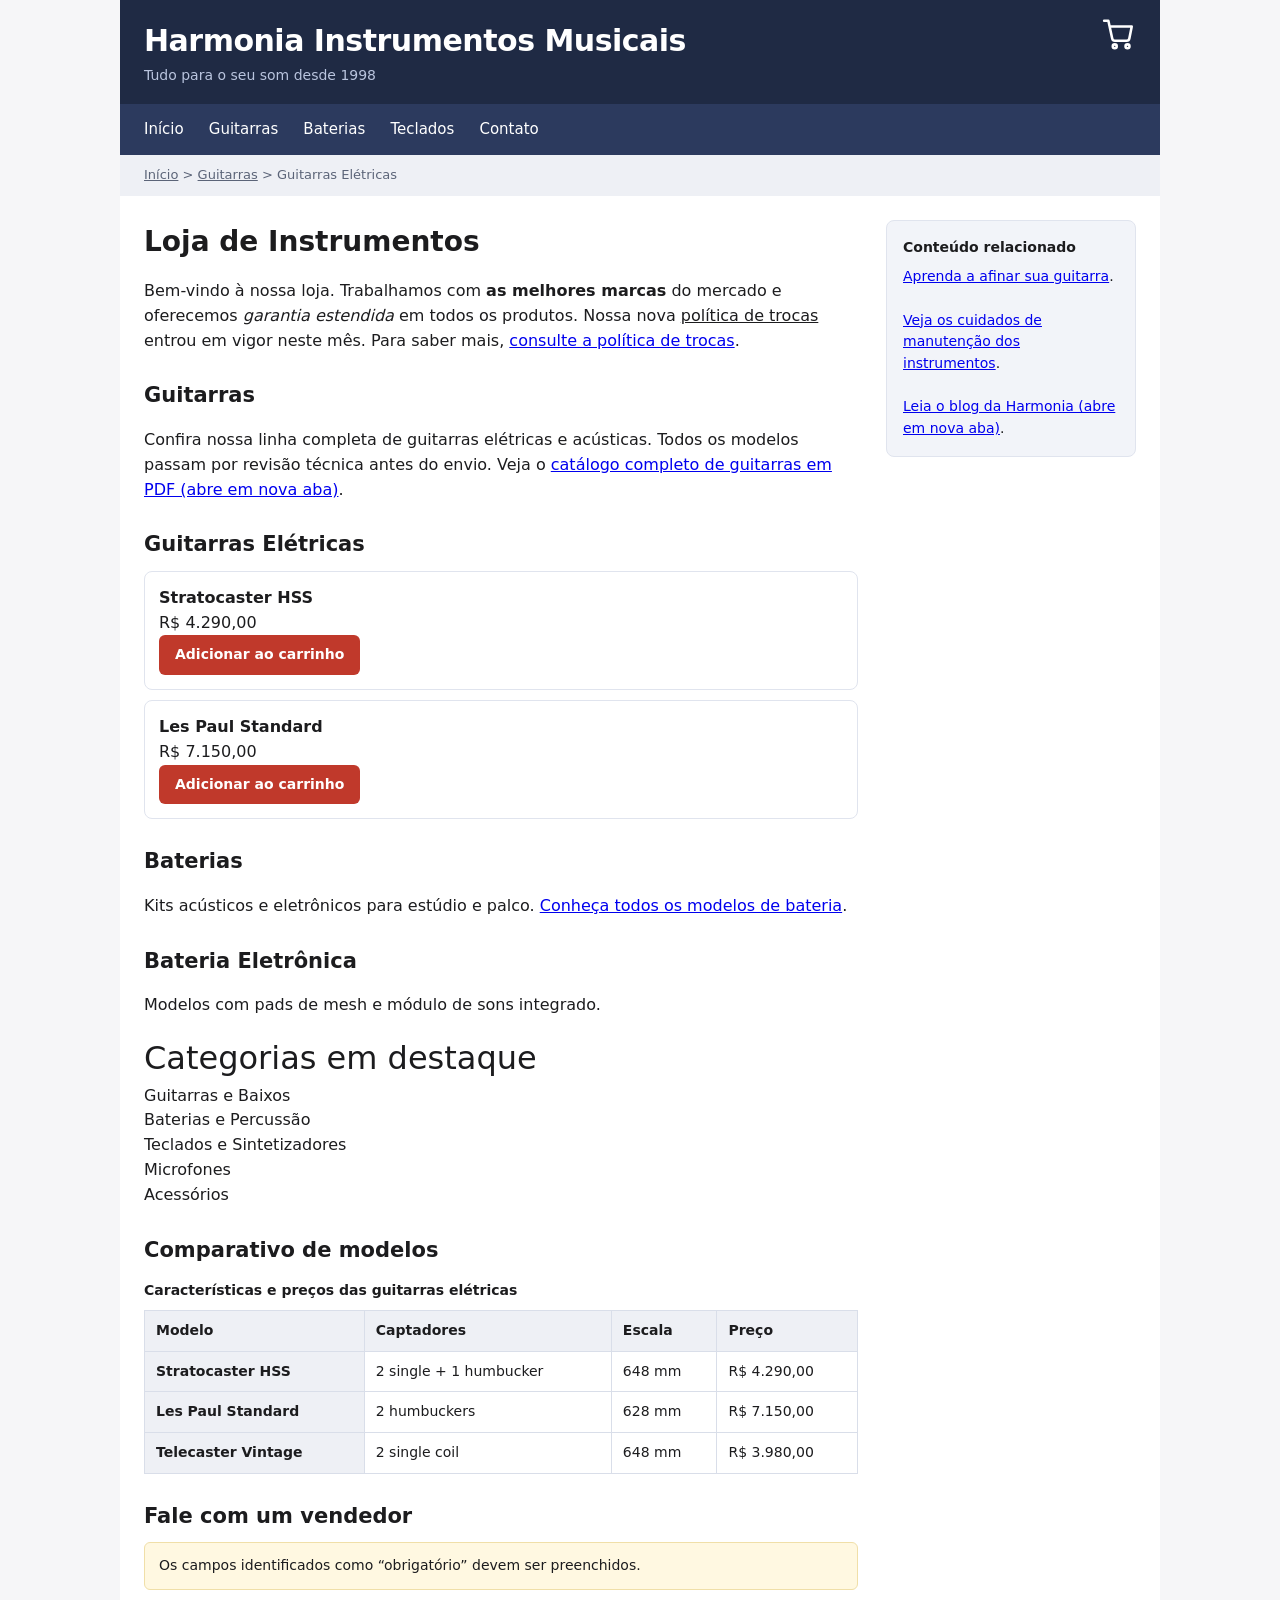
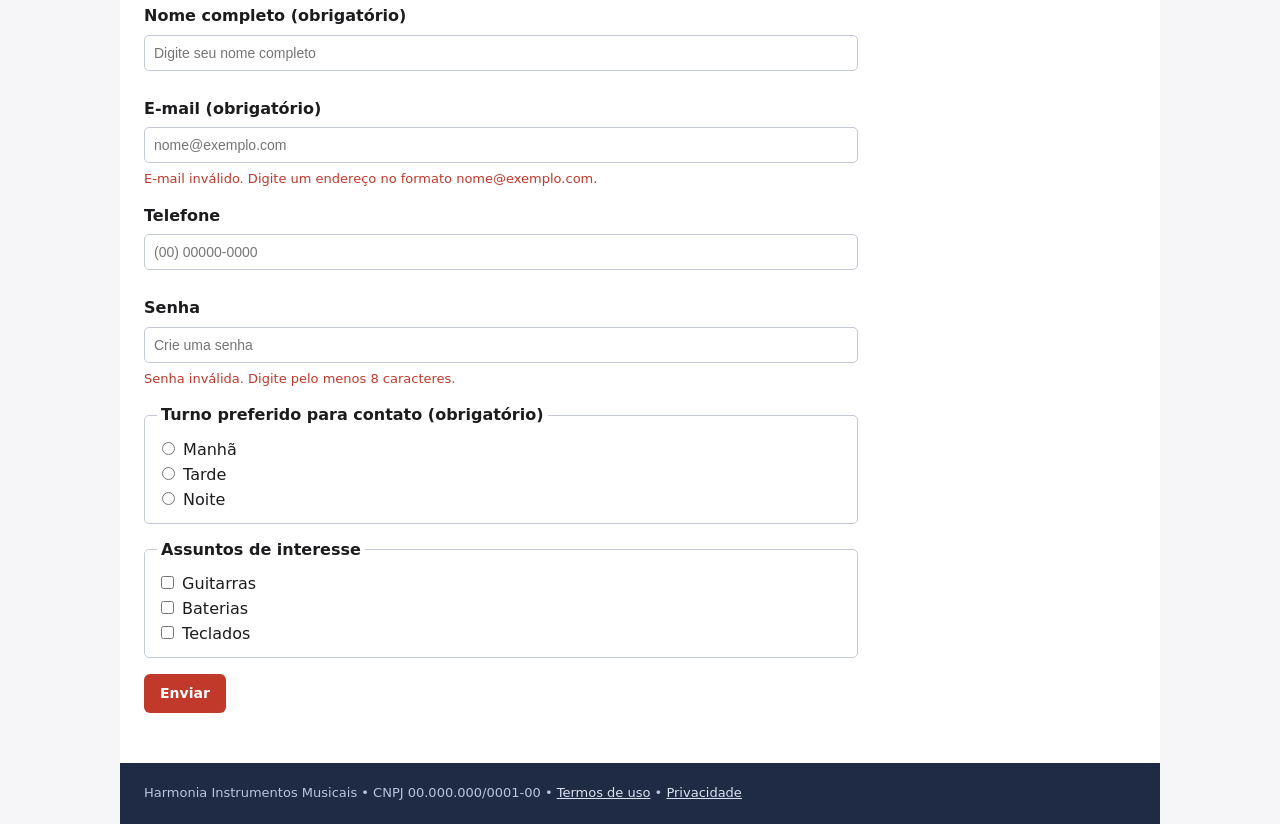
==== index.html @ bbc933b7 "Substitui indicação visual de obrigatoriedade" ====
<!DOCTYPE html>
<html lang="pt-BR">
<head>
<meta charset="utf-8">
<meta name="viewport" content="width=device-width, initial-scale=1">
<title>Harmonia Instrumentos Musicais</title>
<style>
  * { box-sizing: border-box; }
  body { margin:0; font-family: system-ui, "Segoe UI", Arial, sans-serif; color:#1c1c1e; background:#f6f6f8; line-height:1.55; }
  .wrap { max-width: 1040px; margin: 0 auto; background:#fff; }
  #topo { display:flex; justify-content:space-between; align-items:flex-start; background:#1f2a44; color:#fff; padding:18px 24px; }
  .titulo-principal { font-size: 30px; font-weight: 800; letter-spacing:-.5px; }
  .subtitulo { color:#b9c4de; font-size:14px; }
  #menu { background:#2c3a5e; padding:10px 24px; }
  #menu ul { list-style:none; margin:0; padding:0; }
  #menu li { display:inline; }
  #menu a { color:#fff; text-decoration:none; margin-right:20px; font-size:15px; display:inline-block; padding:4px 0; }
  #menu a:hover { text-decoration:underline; }
  #trilha { padding:10px 24px; font-size:13px; color:#5b6478; background:#eef0f5; }
  #trilha a { color:#5b6478; }
  #trilha ol { list-style:none; margin:0; padding:0; }
  #trilha li { display:inline; }
  #trilha li + li::before { content:" > "; }
  #miolo { display:flex; gap:28px; padding:24px; align-items:flex-start; }
  #conteudo { flex:1 1 auto; min-width:0; }
  .lateral { flex:0 0 250px; background:#f2f4f9; border:1px solid #e0e4ee; padding:16px; border-radius:8px; font-size:14px; }
  .titulo-lateral { font-size:14px; margin:0 0 8px; }
  .links-relacionados { list-style:none; margin:0; padding:0; }
  .links-relacionados li:not(:last-child) { margin-bottom:1.55em; }
  .titulo-pagina { font-size:28px; font-weight:800; margin:0 0 6px; }
  h3, h2, h6 { margin: 26px 0 10px; }
  h3 { font-size:21px; }
  h2 { font-size:21px; }
  h6 { font-size:17px; font-weight:700; }
  .categorias-titulo { display:block; font-size:32px; font-weight:normal; margin:0; }
  .lista-categorias { list-style:none; margin:0; padding:0; }
  .cartao { border:1px solid #e0e4ee; border-radius:8px; padding:14px; margin:10px 0; }
  .cartao h4 { margin:0; font-size:16px; }
  .lista-produtos { list-style:none; margin:0; padding:0; }
  .botao { display:inline-block; background:#c0392b; color:#fff; padding:9px 16px; border:0; border-radius:6px; cursor:pointer; font-family:inherit; font-size:14px; font-weight:600; line-height:1.55; }
  table { border-collapse: collapse; width:100%; margin:14px 0; font-size:14px; }
  caption { font-weight:700; text-align:left; padding-bottom:8px; }
  td, th { border:1px solid #d9dee9; padding:9px 11px; text-align:left; }
  .cab { background:#eef0f5; font-weight:700; }
  input[type=text], input[type=email], input[type=tel], input[type=password] { width:100%; padding:9px; border:1px solid #c3c9d6; border-radius:5px; margin-bottom:12px; font-size:14px; }
  .rotulo-campo { display:block; font-weight:600; margin:14px 0 6px; }
  .erro { color:#c0392b; font-size:13px; margin:-6px 0 12px; }
  fieldset { border:1px solid #c3c9d6; border-radius:5px; margin:14px 0; padding:10px 12px; }
  legend { font-weight:600; padding:0 4px; }
  .opcao { display:block; }
  #rodape { background:#1f2a44; color:#b9c4de; padding:20px 24px; font-size:13px; margin-top:10px; }
  #rodape a { color:#dbe2f2; }
  .aviso { background:#fff8e1; border:1px solid #f0dfa8; padding:12px 14px; border-radius:6px; font-size:14px; }
</style>
</head>
<body>

<div class="wrap">

  <header id="topo">
    <div>
      <div class="titulo-principal">Harmonia Instrumentos Musicais</div>
      <div class="subtitulo">Tudo para o seu som desde 1998</div>
    </div>
    <a href="carrinho.html"><img src="data:image/svg+xml,%3Csvg%20xmlns%3D%22http%3A%2F%2Fwww.w3.org%2F2000%2Fsvg%22%20viewBox%3D%220%200%2024%2024%22%20fill%3D%22none%22%20stroke%3D%22%23ffffff%22%20stroke-width%3D%221.8%22%20stroke-linecap%3D%22round%22%20stroke-linejoin%3D%22round%22%3E%3Ccircle%20cx%3D%229%22%20cy%3D%2220%22%20r%3D%221.4%22%2F%3E%3Ccircle%20cx%3D%2218%22%20cy%3D%2220%22%20r%3D%221.4%22%2F%3E%3Cpath%20d%3D%22M1.5%202h3l2.7%2012.4a2%202%200%200%200%202%201.6h8.1a2%202%200%200%200%202-1.6L21%206H6%22%2F%3E%3C%2Fsvg%3E" width="34" height="34" alt="Ir para o carrinho"></a>
  </header>

  <nav id="menu" aria-label="Navegação principal">
    <ul>
      <li><a href="index.html">Início</a></li>
      <li><a href="guitarras.html">Guitarras</a></li>
      <li><a href="baterias.html">Baterias</a></li>
      <li><a href="teclados.html">Teclados</a></li>
      <li><a href="contato.html">Contato</a></li>
    </ul>
  </nav>

  <nav id="trilha" aria-label="Trilha de navegação">
    <ol>
      <li><a href="index.html">Início</a></li>
      <li><a href="guitarras.html">Guitarras</a></li>
      <li aria-current="page">Guitarras Elétricas</li>
    </ol>
  </nav>

<div id="miolo">

  <main id="conteudo">

    <h1 class="titulo-pagina">Loja de Instrumentos</h1>

    <p>
      Bem-vindo à nossa loja. Trabalhamos com <strong>as melhores marcas</strong> do mercado e oferecemos
      <em>garantia estendida</em> em todos os produtos. Nossa nova <ins>política de trocas</ins> entrou em vigor
      neste mês. Para saber mais, <a href="politica.html">consulte a política de trocas</a>.
    </p>

    <h2>Guitarras</h2>

    <p>
      Confira nossa linha completa de guitarras elétricas e acústicas. Todos os modelos passam por
      revisão técnica antes do envio. Veja o
      <a href="catalogo.pdf" target="_blank" rel="noopener">catálogo completo de guitarras em PDF (abre em nova aba)</a>.
    </p>

    <h3>Guitarras Elétricas</h3>

    <ul class="lista-produtos">
      <li class="cartao">
        <h4>Stratocaster HSS</h4>
        R$ 4.290,00<br>
        <button class="botao" type="button">Adicionar ao carrinho</button>
      </li>
      <li class="cartao">
        <h4>Les Paul Standard</h4>
        R$ 7.150,00<br>
        <button class="botao" type="button">Adicionar ao carrinho</button>
      </li>
    </ul>

    <h2>Baterias</h2>

    <p>Kits acústicos e eletrônicos para estúdio e palco. <a href="baterias.html">Conheça todos os modelos de bateria</a>.</p>

    <h3>Bateria Eletrônica</h3>

    <p>Modelos com pads de mesh e módulo de sons integrado.</p>

    <h2 class="categorias-titulo">Categorias em destaque</h2>

    <ul class="lista-categorias">
      <li>Guitarras e Baixos</li>
      <li>Baterias e Percussão</li>
      <li>Teclados e Sintetizadores</li>
      <li>Microfones</li>
      <li>Acessórios</li>
    </ul>

    <h2>Comparativo de modelos</h2>

    <table>
      <caption>Características e preços das guitarras elétricas</caption>
      <tr>
        <th class="cab" scope="col">Modelo</th>
        <th class="cab" scope="col">Captadores</th>
        <th class="cab" scope="col">Escala</th>
        <th class="cab" scope="col">Preço</th>
      </tr>
      <tr>
        <th class="cab" scope="row">Stratocaster HSS</th>
        <td>2 single + 1 humbucker</td>
        <td>648 mm</td>
        <td>R$ 4.290,00</td>
      </tr>
      <tr>
        <th class="cab" scope="row">Les Paul Standard</th>
        <td>2 humbuckers</td>
        <td>628 mm</td>
        <td>R$ 7.150,00</td>
      </tr>
      <tr>
        <th class="cab" scope="row">Telecaster Vintage</th>
        <td>2 single coil</td>
        <td>648 mm</td>
        <td>R$ 3.980,00</td>
      </tr>
    </table>

    <h2>Fale com um vendedor</h2>

    <div class="aviso">Os campos identificados como “obrigatório” devem ser preenchidos.</div>

    <form action="/enviar" method="post">

      <label class="rotulo-campo" for="nome">Nome completo (obrigatório)</label>
      <input type="text" id="nome" name="nome" placeholder="Digite seu nome completo" required>

      <label class="rotulo-campo" for="email">E-mail (obrigatório)</label>
      <input type="email" id="email" name="email" placeholder="nome@exemplo.com" required aria-invalid="true" aria-describedby="erro-email">
      <div class="erro" id="erro-email">E-mail inválido. Digite um endereço no formato nome@exemplo.com.</div>

      <label class="rotulo-campo" for="telefone">Telefone</label>
      <input type="tel" id="telefone" name="telefone" placeholder="(00) 00000-0000">

      <label class="rotulo-campo" for="senha">Senha</label>
      <input type="password" id="senha" name="senha" placeholder="Crie uma senha" minlength="8" aria-invalid="true" aria-describedby="erro-senha">
      <div class="erro" id="erro-senha">Senha inválida. Digite pelo menos 8 caracteres.</div>

      <fieldset>
        <legend>Turno preferido para contato (obrigatório)</legend>
        <label class="opcao" for="manha"><input type="radio" name="turno" id="manha" value="manha" required> Manhã</label>
        <label class="opcao" for="tarde"><input type="radio" name="turno" id="tarde" value="tarde"> Tarde</label>
        <label class="opcao" for="noite"><input type="radio" name="turno" id="noite" value="noite"> Noite</label>
      </fieldset>

      <fieldset>
        <legend>Assuntos de interesse</legend>
        <label class="opcao" for="i1"><input type="checkbox" name="int" id="i1" value="guitarras"> Guitarras</label>
        <label class="opcao" for="i2"><input type="checkbox" name="int" id="i2" value="baterias"> Baterias</label>
        <label class="opcao" for="i3"><input type="checkbox" name="int" id="i3" value="teclados"> Teclados</label>
      </fieldset>

      <p><button class="botao" type="submit">Enviar</button></p>

    </form>

  </main>

  <aside class="lateral">
    <h2 class="titulo-lateral">Conteúdo relacionado</h2>
    <ul class="links-relacionados">
      <li><a href="afinacao.html">Aprenda a afinar sua guitarra</a>.</li>
      <li><a href="manutencao.html">Veja os cuidados de manutenção dos instrumentos</a>.</li>
      <li><a href="blog.html" target="_blank" rel="noopener">Leia o blog da Harmonia (abre em nova aba)</a>.</li>
    </ul>
  </aside>

</div>

<footer id="rodape">
  Harmonia Instrumentos Musicais &bull; CNPJ 00.000.000/0001-00 &bull;
  <a href="termos.html">Termos de uso</a> &bull;
  <a href="privacidade.html">Privacidade</a>
</footer>

</div>

</body>
</html>
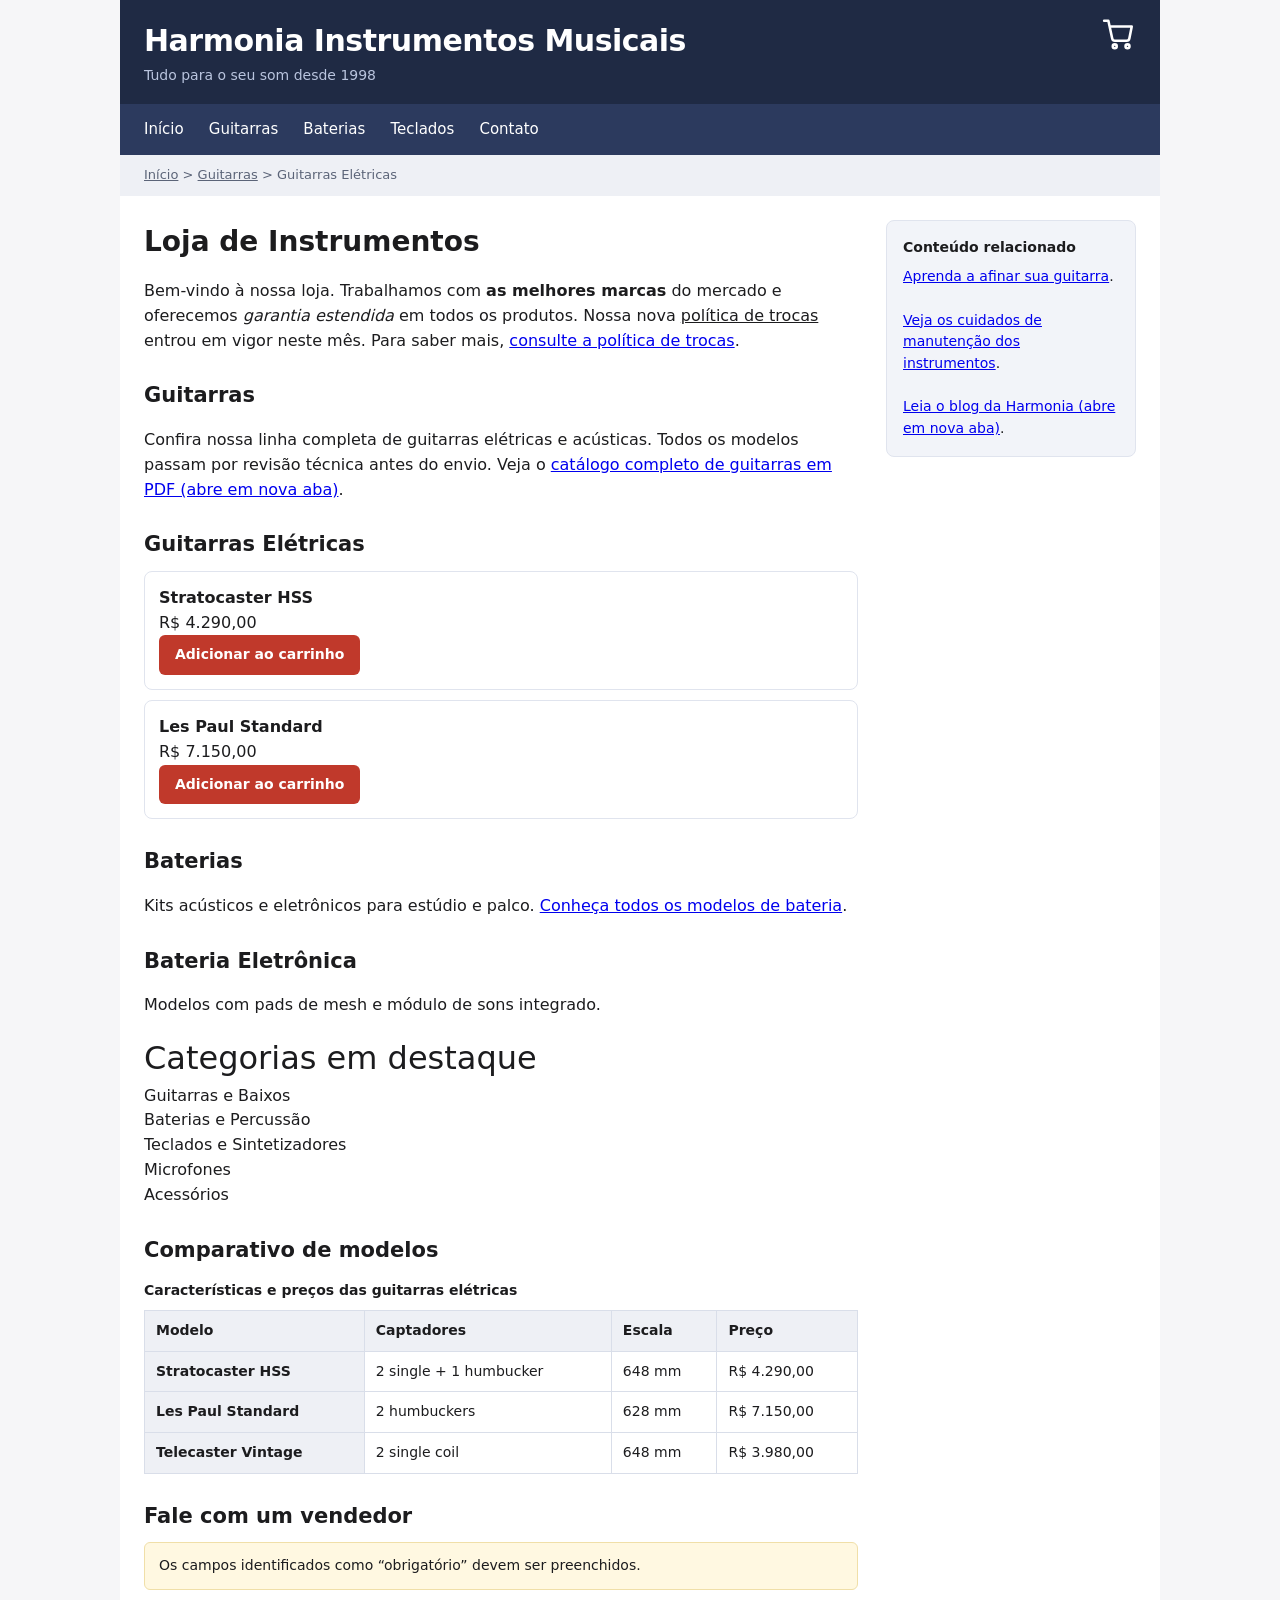
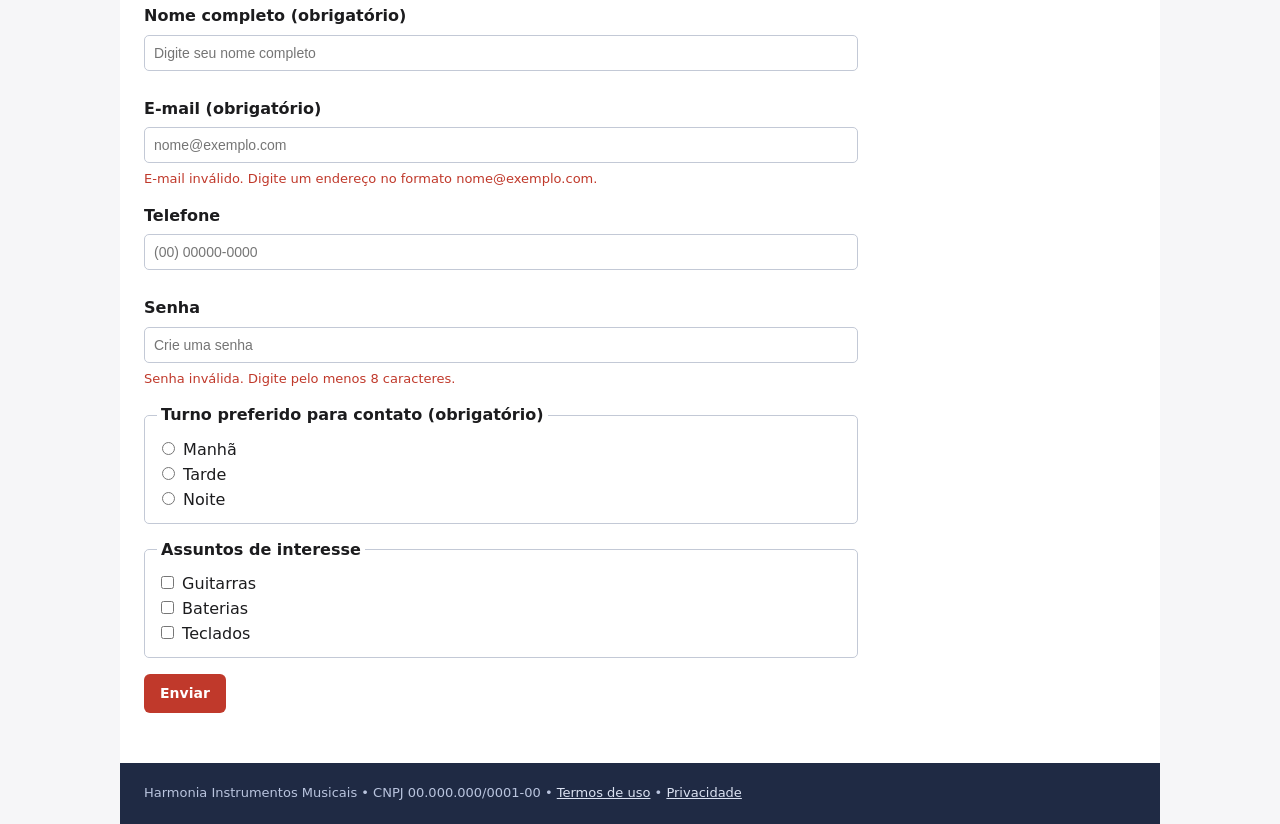
==== commit 716a0a97: "Mantém associação explícita nas caixas de interesse" ====
--- a/index.html
+++ b/index.html
@@ -140,30 +140,34 @@
 
     <table>
       <caption>Características e preços das guitarras elétricas</caption>
-      <tr>
-        <th class="cab" scope="col">Modelo</th>
-        <th class="cab" scope="col">Captadores</th>
-        <th class="cab" scope="col">Escala</th>
-        <th class="cab" scope="col">Preço</th>
-      </tr>
-      <tr>
-        <th class="cab" scope="row">Stratocaster HSS</th>
-        <td>2 single + 1 humbucker</td>
-        <td>648 mm</td>
-        <td>R$ 4.290,00</td>
-      </tr>
-      <tr>
-        <th class="cab" scope="row">Les Paul Standard</th>
-        <td>2 humbuckers</td>
-        <td>628 mm</td>
-        <td>R$ 7.150,00</td>
-      </tr>
-      <tr>
-        <th class="cab" scope="row">Telecaster Vintage</th>
-        <td>2 single coil</td>
-        <td>648 mm</td>
-        <td>R$ 3.980,00</td>
-      </tr>
+      <thead>
+        <tr>
+          <th class="cab" scope="col">Modelo</th>
+          <th class="cab" scope="col">Captadores</th>
+          <th class="cab" scope="col">Escala</th>
+          <th class="cab" scope="col">Preço</th>
+        </tr>
+      </thead>
+      <tbody>
+        <tr>
+          <th class="cab" scope="row">Stratocaster HSS</th>
+          <td>2 single + 1 humbucker</td>
+          <td>648 mm</td>
+          <td>R$ 4.290,00</td>
+        </tr>
+        <tr>
+          <th class="cab" scope="row">Les Paul Standard</th>
+          <td>2 humbuckers</td>
+          <td>628 mm</td>
+          <td>R$ 7.150,00</td>
+        </tr>
+        <tr>
+          <th class="cab" scope="row">Telecaster Vintage</th>
+          <td>2 single coil</td>
+          <td>648 mm</td>
+          <td>R$ 3.980,00</td>
+        </tr>
+      </tbody>
     </table>
 
     <h2>Fale com um vendedor</h2>
@@ -188,16 +192,16 @@
 
       <fieldset>
         <legend>Turno preferido para contato (obrigatório)</legend>
-        <label class="opcao" for="manha"><input type="radio" name="turno" id="manha" value="manha" required> Manhã</label>
-        <label class="opcao" for="tarde"><input type="radio" name="turno" id="tarde" value="tarde"> Tarde</label>
-        <label class="opcao" for="noite"><input type="radio" name="turno" id="noite" value="noite"> Noite</label>
+        <div class="opcao"><input type="radio" name="turno" id="manha" value="manha" required> <label for="manha">Manhã</label></div>
+        <div class="opcao"><input type="radio" name="turno" id="tarde" value="tarde"> <label for="tarde">Tarde</label></div>
+        <div class="opcao"><input type="radio" name="turno" id="noite" value="noite"> <label for="noite">Noite</label></div>
       </fieldset>
 
       <fieldset>
         <legend>Assuntos de interesse</legend>
-        <label class="opcao" for="i1"><input type="checkbox" name="int" id="i1" value="guitarras"> Guitarras</label>
-        <label class="opcao" for="i2"><input type="checkbox" name="int" id="i2" value="baterias"> Baterias</label>
-        <label class="opcao" for="i3"><input type="checkbox" name="int" id="i3" value="teclados"> Teclados</label>
+        <div class="opcao"><input type="checkbox" name="int" id="i1" value="guitarras"> <label for="i1">Guitarras</label></div>
+        <div class="opcao"><input type="checkbox" name="int" id="i2" value="baterias"> <label for="i2">Baterias</label></div>
+        <div class="opcao"><input type="checkbox" name="int" id="i3" value="teclados"> <label for="i3">Teclados</label></div>
       </fieldset>
 
       <p><button class="botao" type="submit">Enviar</button></p>
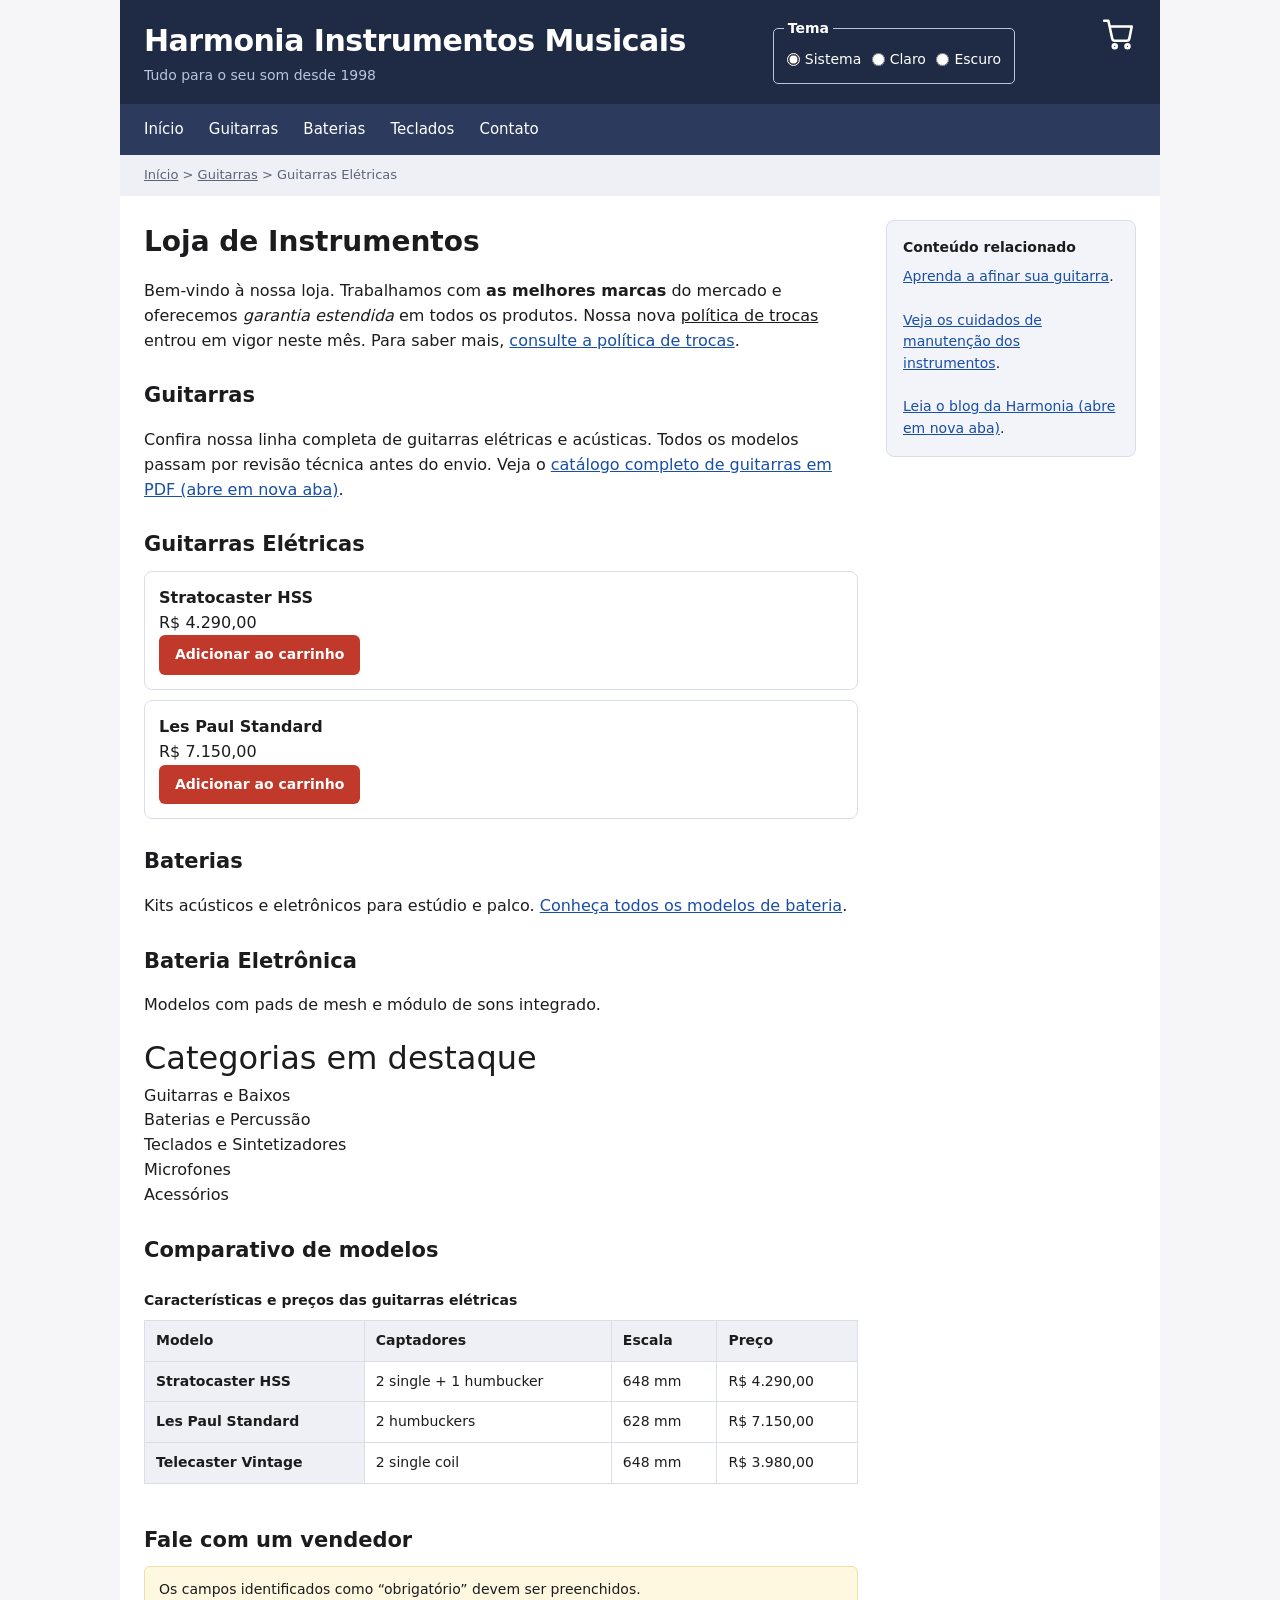
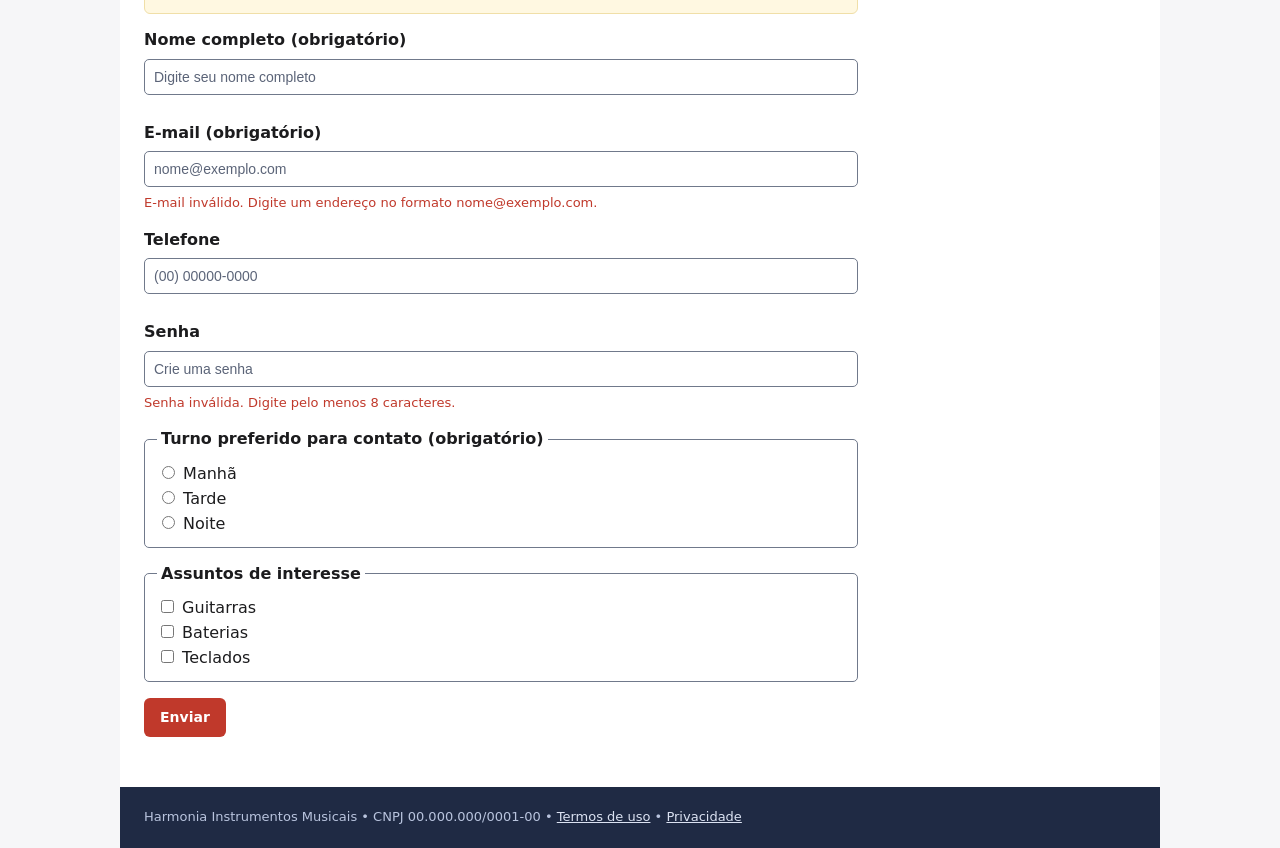
==== commit ea6e03c3: "feat(theme): Add automatic and manual color scheme selection" ====
--- a/index.html
+++ b/index.html
@@ -5,25 +5,134 @@
 <meta name="viewport" content="width=device-width, initial-scale=1">
 <title>Harmonia Instrumentos Musicais</title>
 <style>
+  :root {
+    color-scheme: light;
+    --fundo: #f6f6f8;
+    --superficie: #fff;
+    --texto: #1c1c1e;
+    --texto-secundario: #5b6478;
+    --fundo-lateral: #f2f4f9;
+    --fundo-suave: #eef0f5;
+    --borda: #d9dee9;
+    --borda-campo: #70798b;
+    --link: #174ea6;
+    --link-visitado: #673b88;
+    --fundo-botao: #c0392b;
+    --texto-botao: #fff;
+    --erro: #c0392b;
+    --fundo-aviso: #fff8e1;
+    --texto-aviso: #1c1c1e;
+    --borda-aviso: #f0dfa8;
+    --foco: #174ea6;
+    --fundo-topo: #1f2a44;
+    --fundo-menu: #2c3a5e;
+    --texto-topo: #fff;
+    --texto-topo-secundario: #b9c4de;
+    --link-rodape: #dbe2f2;
+  }
+
+  @media (prefers-color-scheme: dark) {
+    :root {
+      color-scheme: dark;
+      --fundo: #10141c;
+      --superficie: #191f2b;
+      --texto: #f1f3f7;
+      --texto-secundario: #b9c4d8;
+      --fundo-lateral: #222b3b;
+      --fundo-suave: #273247;
+      --borda: #526078;
+      --borda-campo: #8e9cb4;
+      --link: #9dc1ff;
+      --link-visitado: #d3b5ff;
+      --fundo-botao: #ffac99;
+      --texto-botao: #31110a;
+      --erro: #ffb4a6;
+      --fundo-aviso: #3b321d;
+      --texto-aviso: #fff0bf;
+      --borda-aviso: #9e894f;
+      --foco: #a7c7ff;
+      --fundo-topo: #131c2e;
+      --fundo-menu: #202e49;
+    }
+  }
+
+  /* Escolhas manuais prevalecem sobre a preferência automática do sistema. */
+  :root:has(#tema-claro:checked) {
+    color-scheme: light;
+    --fundo: #f6f6f8;
+    --superficie: #fff;
+    --texto: #1c1c1e;
+    --texto-secundario: #5b6478;
+    --fundo-lateral: #f2f4f9;
+    --fundo-suave: #eef0f5;
+    --borda: #d9dee9;
+    --borda-campo: #70798b;
+    --link: #174ea6;
+    --link-visitado: #673b88;
+    --fundo-botao: #c0392b;
+    --texto-botao: #fff;
+    --erro: #c0392b;
+    --fundo-aviso: #fff8e1;
+    --texto-aviso: #1c1c1e;
+    --borda-aviso: #f0dfa8;
+    --foco: #174ea6;
+    --fundo-topo: #1f2a44;
+    --fundo-menu: #2c3a5e;
+  }
+
+  :root:has(#tema-escuro:checked) {
+    color-scheme: dark;
+    --fundo: #10141c;
+    --superficie: #191f2b;
+    --texto: #f1f3f7;
+    --texto-secundario: #b9c4d8;
+    --fundo-lateral: #222b3b;
+    --fundo-suave: #273247;
+    --borda: #526078;
+    --borda-campo: #8e9cb4;
+    --link: #9dc1ff;
+    --link-visitado: #d3b5ff;
+    --fundo-botao: #ffac99;
+    --texto-botao: #31110a;
+    --erro: #ffb4a6;
+    --fundo-aviso: #3b321d;
+    --texto-aviso: #fff0bf;
+    --borda-aviso: #9e894f;
+    --foco: #a7c7ff;
+    --fundo-topo: #131c2e;
+    --fundo-menu: #202e49;
+  }
+
   * { box-sizing: border-box; }
-  body { margin:0; font-family: system-ui, "Segoe UI", Arial, sans-serif; color:#1c1c1e; background:#f6f6f8; line-height:1.55; }
-  .wrap { max-width: 1040px; margin: 0 auto; background:#fff; }
-  #topo { display:flex; justify-content:space-between; align-items:flex-start; background:#1f2a44; color:#fff; padding:18px 24px; }
+  body { margin:0; font-family: system-ui, "Segoe UI", Arial, sans-serif; color:var(--texto); background:var(--fundo); line-height:1.55; }
+  a { color:var(--link); }
+  a:visited { color:var(--link-visitado); }
+  :focus-visible { outline:3px solid var(--foco); outline-offset:3px; }
+  input { accent-color:var(--link); }
+  .skip-link { position:absolute; top:0; left:24px; z-index:10; transform:translateY(-120%); background:var(--superficie); color:var(--link); padding:10px 14px; border:2px solid currentColor; border-radius:0 0 6px 6px; font-weight:700; }
+  .skip-link:focus { transform:translateY(0); }
+  .wrap { max-width: 1040px; margin: 0 auto; background:var(--superficie); }
+  #topo { display:flex; flex-wrap:wrap; gap:16px; justify-content:space-between; align-items:flex-start; background:var(--fundo-topo); color:var(--texto-topo); padding:18px 24px; }
+  .tema { display:none; margin:0; padding:4px 10px 8px; border-color:var(--texto-topo-secundario); font-size:14px; }
+  .tema label { display:inline-flex; align-items:center; gap:5px; padding:5px 3px; cursor:pointer; }
+  .tema input { margin:0; accent-color:var(--texto-topo); }
+  #topo :focus-visible, #menu :focus-visible, #rodape :focus-visible { outline-color:var(--texto-topo); }
+  @supports selector(:has(*)) { .tema { display:block; } }
   .titulo-principal { font-size: 30px; font-weight: 800; letter-spacing:-.5px; }
-  .subtitulo { color:#b9c4de; font-size:14px; }
-  #menu { background:#2c3a5e; padding:10px 24px; }
+  .subtitulo { color:var(--texto-topo-secundario); font-size:14px; }
+  #menu { background:var(--fundo-menu); padding:10px 24px; }
   #menu ul { list-style:none; margin:0; padding:0; }
   #menu li { display:inline; }
-  #menu a { color:#fff; text-decoration:none; margin-right:20px; font-size:15px; display:inline-block; padding:4px 0; }
+  #menu a { color:var(--texto-topo); text-decoration:none; margin-right:20px; font-size:15px; display:inline-block; padding:4px 0; }
   #menu a:hover { text-decoration:underline; }
-  #trilha { padding:10px 24px; font-size:13px; color:#5b6478; background:#eef0f5; }
-  #trilha a { color:#5b6478; }
+  #trilha { padding:10px 24px; font-size:13px; color:var(--texto-secundario); background:var(--fundo-suave); }
+  #trilha a { color:var(--texto-secundario); }
   #trilha ol { list-style:none; margin:0; padding:0; }
   #trilha li { display:inline; }
   #trilha li + li::before { content:" > "; }
   #miolo { display:flex; gap:28px; padding:24px; align-items:flex-start; }
   #conteudo { flex:1 1 auto; min-width:0; }
-  .lateral { flex:0 0 250px; background:#f2f4f9; border:1px solid #e0e4ee; padding:16px; border-radius:8px; font-size:14px; }
+  .lateral { flex:0 0 250px; background:var(--fundo-lateral); border:1px solid var(--borda); padding:16px; border-radius:8px; font-size:14px; }
   .titulo-lateral { font-size:14px; margin:0 0 8px; }
   .links-relacionados { list-style:none; margin:0; padding:0; }
   .links-relacionados li:not(:last-child) { margin-bottom:1.55em; }
@@ -34,26 +143,36 @@
   h6 { font-size:17px; font-weight:700; }
   .categorias-titulo { display:block; font-size:32px; font-weight:normal; margin:0; }
   .lista-categorias { list-style:none; margin:0; padding:0; }
-  .cartao { border:1px solid #e0e4ee; border-radius:8px; padding:14px; margin:10px 0; }
+  .cartao { border:1px solid var(--borda); border-radius:8px; padding:14px; margin:10px 0; }
   .cartao h4 { margin:0; font-size:16px; }
   .lista-produtos { list-style:none; margin:0; padding:0; }
-  .botao { display:inline-block; background:#c0392b; color:#fff; padding:9px 16px; border:0; border-radius:6px; cursor:pointer; font-family:inherit; font-size:14px; font-weight:600; line-height:1.55; }
+  .botao { display:inline-block; background:var(--fundo-botao); color:var(--texto-botao); padding:9px 16px; border:0; border-radius:6px; cursor:pointer; font-family:inherit; font-size:14px; font-weight:600; line-height:1.55; }
+  .botao:hover { text-decoration:underline; }
+  .tabela-rolagem { overflow-x:auto; }
   table { border-collapse: collapse; width:100%; margin:14px 0; font-size:14px; }
   caption { font-weight:700; text-align:left; padding-bottom:8px; }
-  td, th { border:1px solid #d9dee9; padding:9px 11px; text-align:left; }
-  .cab { background:#eef0f5; font-weight:700; }
-  input[type=text], input[type=email], input[type=tel], input[type=password] { width:100%; padding:9px; border:1px solid #c3c9d6; border-radius:5px; margin-bottom:12px; font-size:14px; }
+  td, th { border:1px solid var(--borda); padding:9px 11px; text-align:left; }
+  .cab { background:var(--fundo-suave); font-weight:700; }
+  input[type=text], input[type=email], input[type=tel], input[type=password] { width:100%; padding:9px; color:var(--texto); background:var(--superficie); border:1px solid var(--borda-campo); border-radius:5px; margin-bottom:12px; font-size:14px; }
+  input::placeholder { color:var(--texto-secundario); opacity:1; }
   .rotulo-campo { display:block; font-weight:600; margin:14px 0 6px; }
-  .erro { color:#c0392b; font-size:13px; margin:-6px 0 12px; }
-  fieldset { border:1px solid #c3c9d6; border-radius:5px; margin:14px 0; padding:10px 12px; }
+  .erro { color:var(--erro); font-size:13px; margin:-6px 0 12px; }
+  fieldset { border:1px solid var(--borda-campo); border-radius:5px; margin:14px 0; padding:10px 12px; }
   legend { font-weight:600; padding:0 4px; }
   .opcao { display:block; }
-  #rodape { background:#1f2a44; color:#b9c4de; padding:20px 24px; font-size:13px; margin-top:10px; }
-  #rodape a { color:#dbe2f2; }
-  .aviso { background:#fff8e1; border:1px solid #f0dfa8; padding:12px 14px; border-radius:6px; font-size:14px; }
+  #rodape { background:var(--fundo-topo); color:var(--texto-topo-secundario); padding:20px 24px; font-size:13px; margin-top:10px; }
+  #rodape a { color:var(--link-rodape); }
+  .aviso { background:var(--fundo-aviso); color:var(--texto-aviso); border:1px solid var(--borda-aviso); padding:12px 14px; border-radius:6px; font-size:14px; }
+  @media (max-width: 740px) {
+    #miolo { flex-direction:column; }
+    #conteudo, .lateral { width:100%; }
+    .lateral { flex-basis:auto; }
+  }
 </style>
 </head>
 <body>
+
+<a class="skip-link" href="#conteudo">Pular para o conteúdo principal</a>
 
 <div class="wrap">
 
@@ -62,6 +181,12 @@
       <div class="titulo-principal">Harmonia Instrumentos Musicais</div>
       <div class="subtitulo">Tudo para o seu som desde 1998</div>
     </div>
+    <fieldset class="tema">
+      <legend>Tema</legend>
+      <label><input type="radio" name="tema" id="tema-sistema" value="sistema" checked> Sistema</label>
+      <label><input type="radio" name="tema" id="tema-claro" value="claro"> Claro</label>
+      <label><input type="radio" name="tema" id="tema-escuro" value="escuro"> Escuro</label>
+    </fieldset>
     <a href="carrinho.html"><img src="data:image/svg+xml,%3Csvg%20xmlns%3D%22http%3A%2F%2Fwww.w3.org%2F2000%2Fsvg%22%20viewBox%3D%220%200%2024%2024%22%20fill%3D%22none%22%20stroke%3D%22%23ffffff%22%20stroke-width%3D%221.8%22%20stroke-linecap%3D%22round%22%20stroke-linejoin%3D%22round%22%3E%3Ccircle%20cx%3D%229%22%20cy%3D%2220%22%20r%3D%221.4%22%2F%3E%3Ccircle%20cx%3D%2218%22%20cy%3D%2220%22%20r%3D%221.4%22%2F%3E%3Cpath%20d%3D%22M1.5%202h3l2.7%2012.4a2%202%200%200%200%202%201.6h8.1a2%202%200%200%200%202-1.6L21%206H6%22%2F%3E%3C%2Fsvg%3E" width="34" height="34" alt="Ir para o carrinho"></a>
   </header>
 
@@ -85,7 +210,7 @@
 
 <div id="miolo">
 
-  <main id="conteudo">
+  <main id="conteudo" tabindex="-1">
 
     <h1 class="titulo-pagina">Loja de Instrumentos</h1>
 
@@ -138,6 +263,7 @@
 
     <h2>Comparativo de modelos</h2>
 
+    <section class="tabela-rolagem" aria-label="Comparativo de modelos" tabindex="0">
     <table>
       <caption>Características e preços das guitarras elétricas</caption>
       <thead>
@@ -169,6 +295,7 @@
         </tr>
       </tbody>
     </table>
+    </section>
 
     <h2>Fale com um vendedor</h2>
 
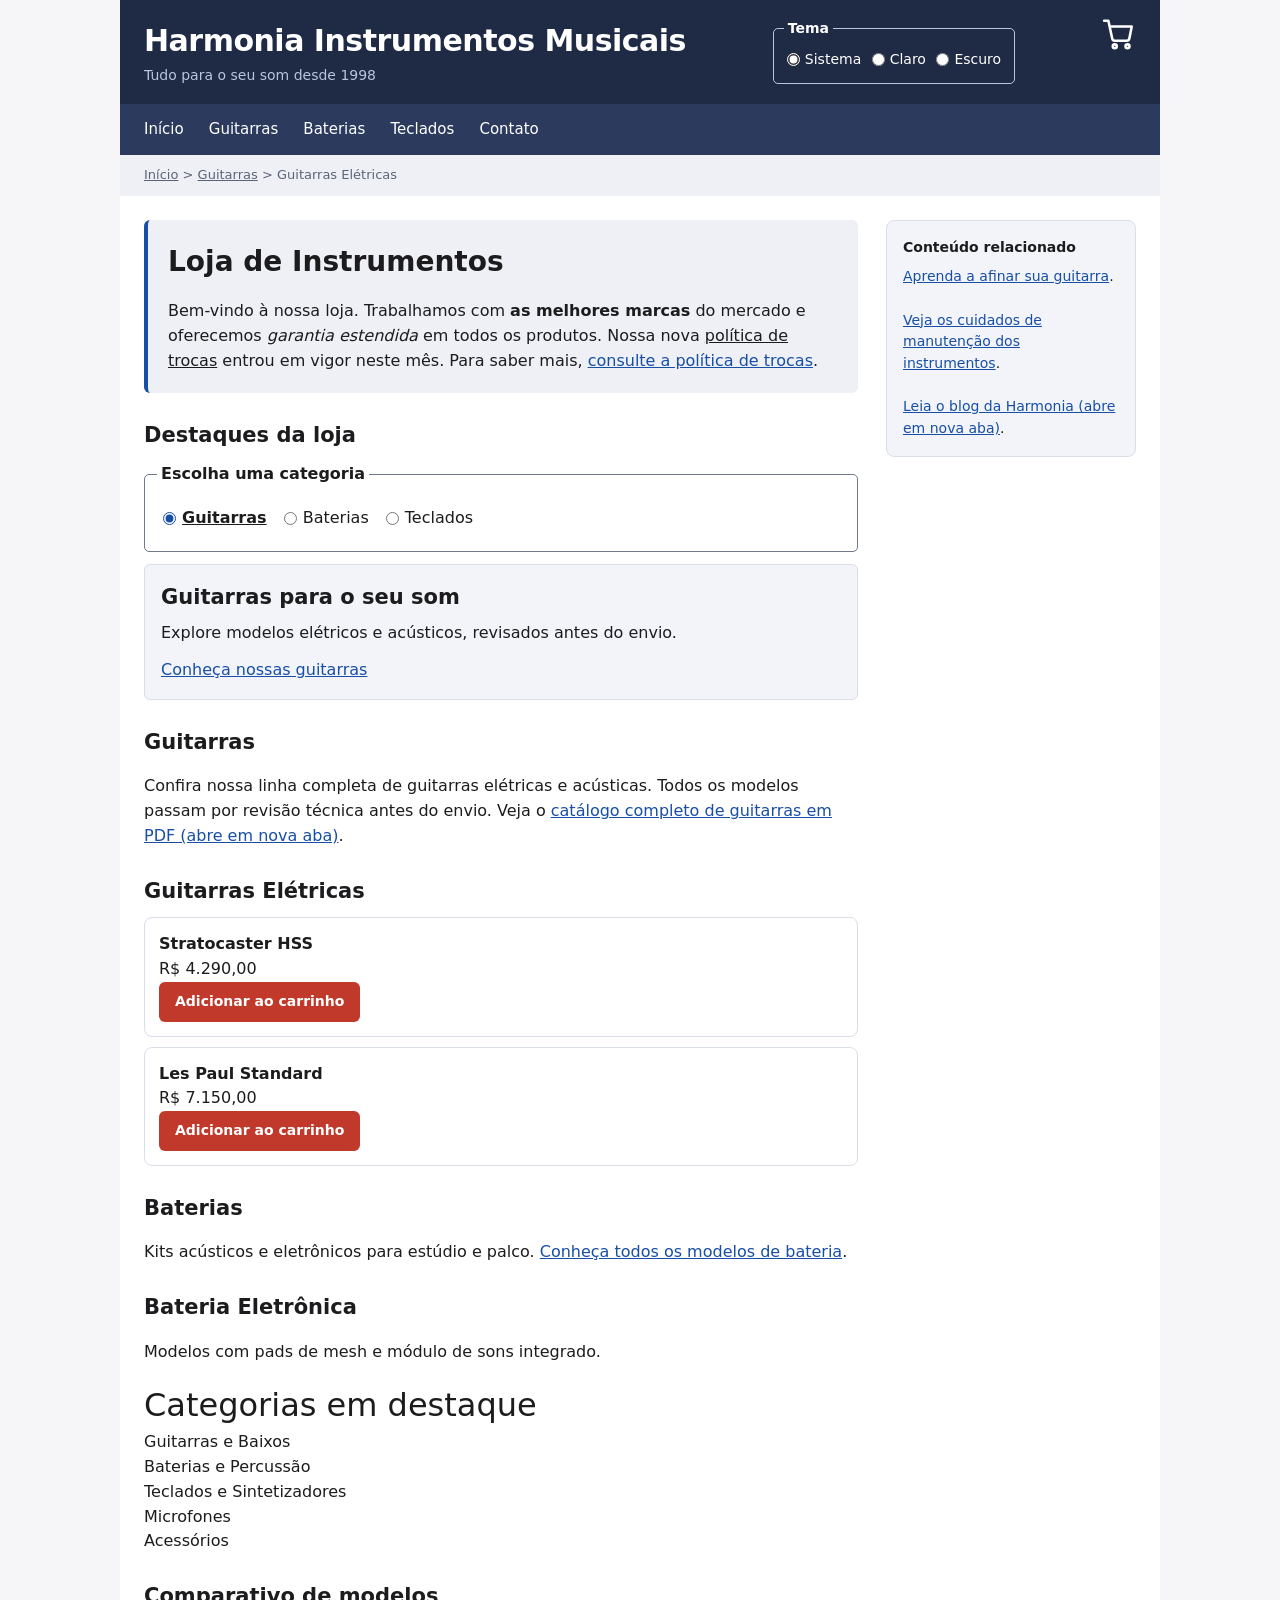
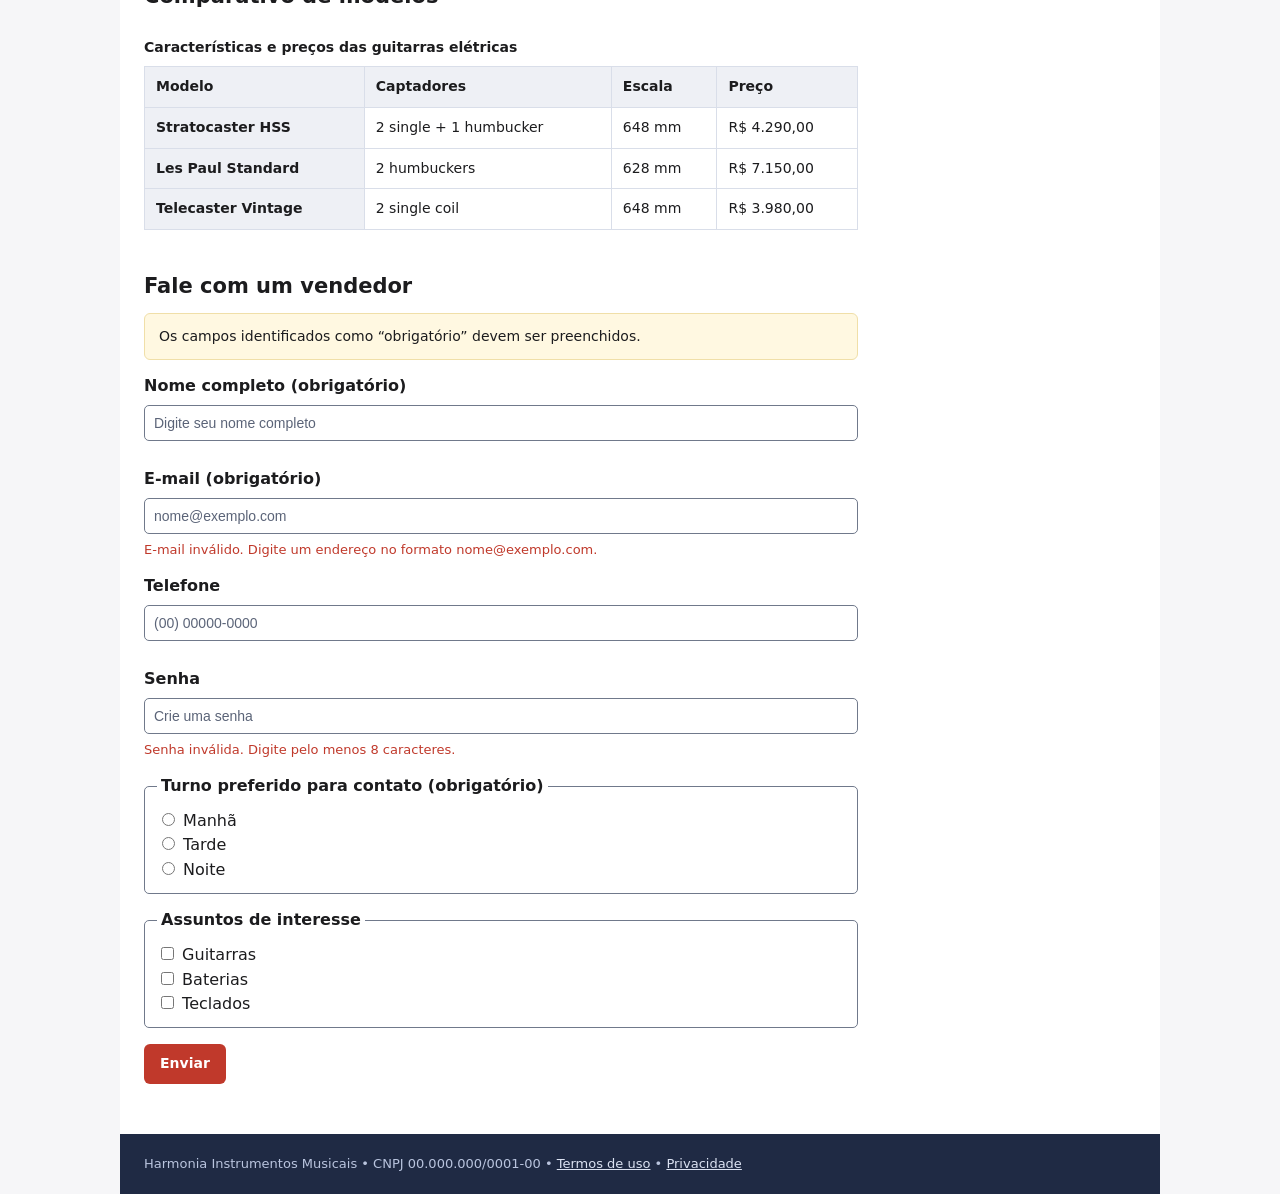
==== commit ec3aebca: "feat(a11y): Respect reduced motion in page animations" ====
--- a/index.html
+++ b/index.html
@@ -137,13 +137,20 @@
   .links-relacionados { list-style:none; margin:0; padding:0; }
   .links-relacionados li:not(:last-child) { margin-bottom:1.55em; }
   .titulo-pagina { font-size:28px; font-weight:800; margin:0 0 6px; }
+  .banner { padding:20px; background:var(--fundo-suave); border-left:4px solid var(--link); border-radius:6px; animation:entrada-banner 650ms ease-out; }
+  .banner p { margin-bottom:0; }
+  @keyframes entrada-banner {
+    from { opacity:0; }
+    to { opacity:1; }
+  }
   h3, h2, h6 { margin: 26px 0 10px; }
   h3 { font-size:21px; }
   h2 { font-size:21px; }
   h6 { font-size:17px; font-weight:700; }
   .categorias-titulo { display:block; font-size:32px; font-weight:normal; margin:0; }
   .lista-categorias { list-style:none; margin:0; padding:0; }
-  .cartao { border:1px solid var(--borda); border-radius:8px; padding:14px; margin:10px 0; }
+  .cartao { border:1px solid var(--borda); border-radius:8px; padding:14px; margin:10px 0; transition:transform 200ms ease; }
+  .cartao:hover, .cartao:focus-within { transform:scale(1.015); }
   .cartao h4 { margin:0; font-size:16px; }
   .lista-produtos { list-style:none; margin:0; padding:0; }
   .botao { display:inline-block; background:var(--fundo-botao); color:var(--texto-botao); padding:9px 16px; border:0; border-radius:6px; cursor:pointer; font-family:inherit; font-size:14px; font-weight:600; line-height:1.55; }
@@ -163,6 +170,28 @@
   #rodape { background:var(--fundo-topo); color:var(--texto-topo-secundario); padding:20px 24px; font-size:13px; margin-top:10px; }
   #rodape a { color:var(--link-rodape); }
   .aviso { background:var(--fundo-aviso); color:var(--texto-aviso); border:1px solid var(--borda-aviso); padding:12px 14px; border-radius:6px; font-size:14px; }
+  .carrossel-controles { display:none; }
+  .carrossel-controles label { display:inline-flex; align-items:center; gap:6px; padding:4px 6px; min-height:44px; cursor:pointer; }
+  .carrossel-controles input { margin:0; }
+  .carrossel-controles input:checked + span { font-weight:700; text-decoration:underline; }
+  .carrossel-slide { padding:16px; background:var(--fundo-lateral); border:1px solid var(--borda); border-radius:6px; }
+  .carrossel-slide h3 { margin:0 0 8px; }
+  .carrossel-slide p { margin:0 0 12px; }
+  /* Em navegadores sem :has(), as categorias continuam disponíveis como uma lista. */
+  @supports selector(:has(*)) {
+    .carrossel-controles { display:block; margin:0 0 12px; }
+    .carrossel-slides { display:grid; }
+    .carrossel-slide { grid-area:1 / 1; opacity:0; visibility:hidden; transition:opacity 400ms ease, visibility 400ms; }
+    .carrossel:has(#destaque-guitarras:checked) #slide-guitarras,
+    .carrossel:has(#destaque-baterias:checked) #slide-baterias,
+    .carrossel:has(#destaque-teclados:checked) #slide-teclados { opacity:1; visibility:visible; }
+  }
+  /* O conteúdo e os controles permanecem disponíveis, sem movimento. */
+  @media (prefers-reduced-motion: reduce) {
+    .banner { animation:none; }
+    .cartao, .carrossel-slide { transition:none; }
+    .cartao:hover, .cartao:focus-within { transform:none; }
+  }
   @media (max-width: 740px) {
     #miolo { flex-direction:column; }
     #conteudo, .lateral { width:100%; }
@@ -212,13 +241,42 @@
 
   <main id="conteudo" tabindex="-1">
 
-    <h1 class="titulo-pagina">Loja de Instrumentos</h1>
-
-    <p>
-      Bem-vindo à nossa loja. Trabalhamos com <strong>as melhores marcas</strong> do mercado e oferecemos
-      <em>garantia estendida</em> em todos os produtos. Nossa nova <ins>política de trocas</ins> entrou em vigor
-      neste mês. Para saber mais, <a href="politica.html">consulte a política de trocas</a>.
-    </p>
+    <section class="banner" aria-labelledby="boas-vindas-titulo">
+      <h1 class="titulo-pagina" id="boas-vindas-titulo">Loja de Instrumentos</h1>
+
+      <p>
+        Bem-vindo à nossa loja. Trabalhamos com <strong>as melhores marcas</strong> do mercado e oferecemos
+        <em>garantia estendida</em> em todos os produtos. Nossa nova <ins>política de trocas</ins> entrou em vigor
+        neste mês. Para saber mais, <a href="politica.html">consulte a política de trocas</a>.
+      </p>
+    </section>
+
+    <section class="carrossel" aria-labelledby="destaques-titulo" aria-roledescription="carrossel">
+      <h2 id="destaques-titulo">Destaques da loja</h2>
+      <fieldset class="carrossel-controles">
+        <legend>Escolha uma categoria</legend>
+        <label><input type="radio" name="destaque" id="destaque-guitarras" value="guitarras" aria-controls="slide-guitarras" checked> <span>Guitarras</span></label>
+        <label><input type="radio" name="destaque" id="destaque-baterias" value="baterias" aria-controls="slide-baterias"> <span>Baterias</span></label>
+        <label><input type="radio" name="destaque" id="destaque-teclados" value="teclados" aria-controls="slide-teclados"> <span>Teclados</span></label>
+      </fieldset>
+      <div class="carrossel-slides">
+        <article class="carrossel-slide" id="slide-guitarras">
+          <h3>Guitarras para o seu som</h3>
+          <p>Explore modelos elétricos e acústicos, revisados antes do envio.</p>
+          <a href="guitarras.html">Conheça nossas guitarras</a>
+        </article>
+        <article class="carrossel-slide" id="slide-baterias">
+          <h3>Encontre o seu ritmo</h3>
+          <p>Confira kits acústicos e eletrônicos para estúdio e palco.</p>
+          <a href="baterias.html">Conheça nossas baterias</a>
+        </article>
+        <article class="carrossel-slide" id="slide-teclados">
+          <h3>Explore novas melodias</h3>
+          <p>Veja nossa seleção de teclados e sintetizadores.</p>
+          <a href="teclados.html">Conheça nossos teclados</a>
+        </article>
+      </div>
+    </section>
 
     <h2>Guitarras</h2>
 
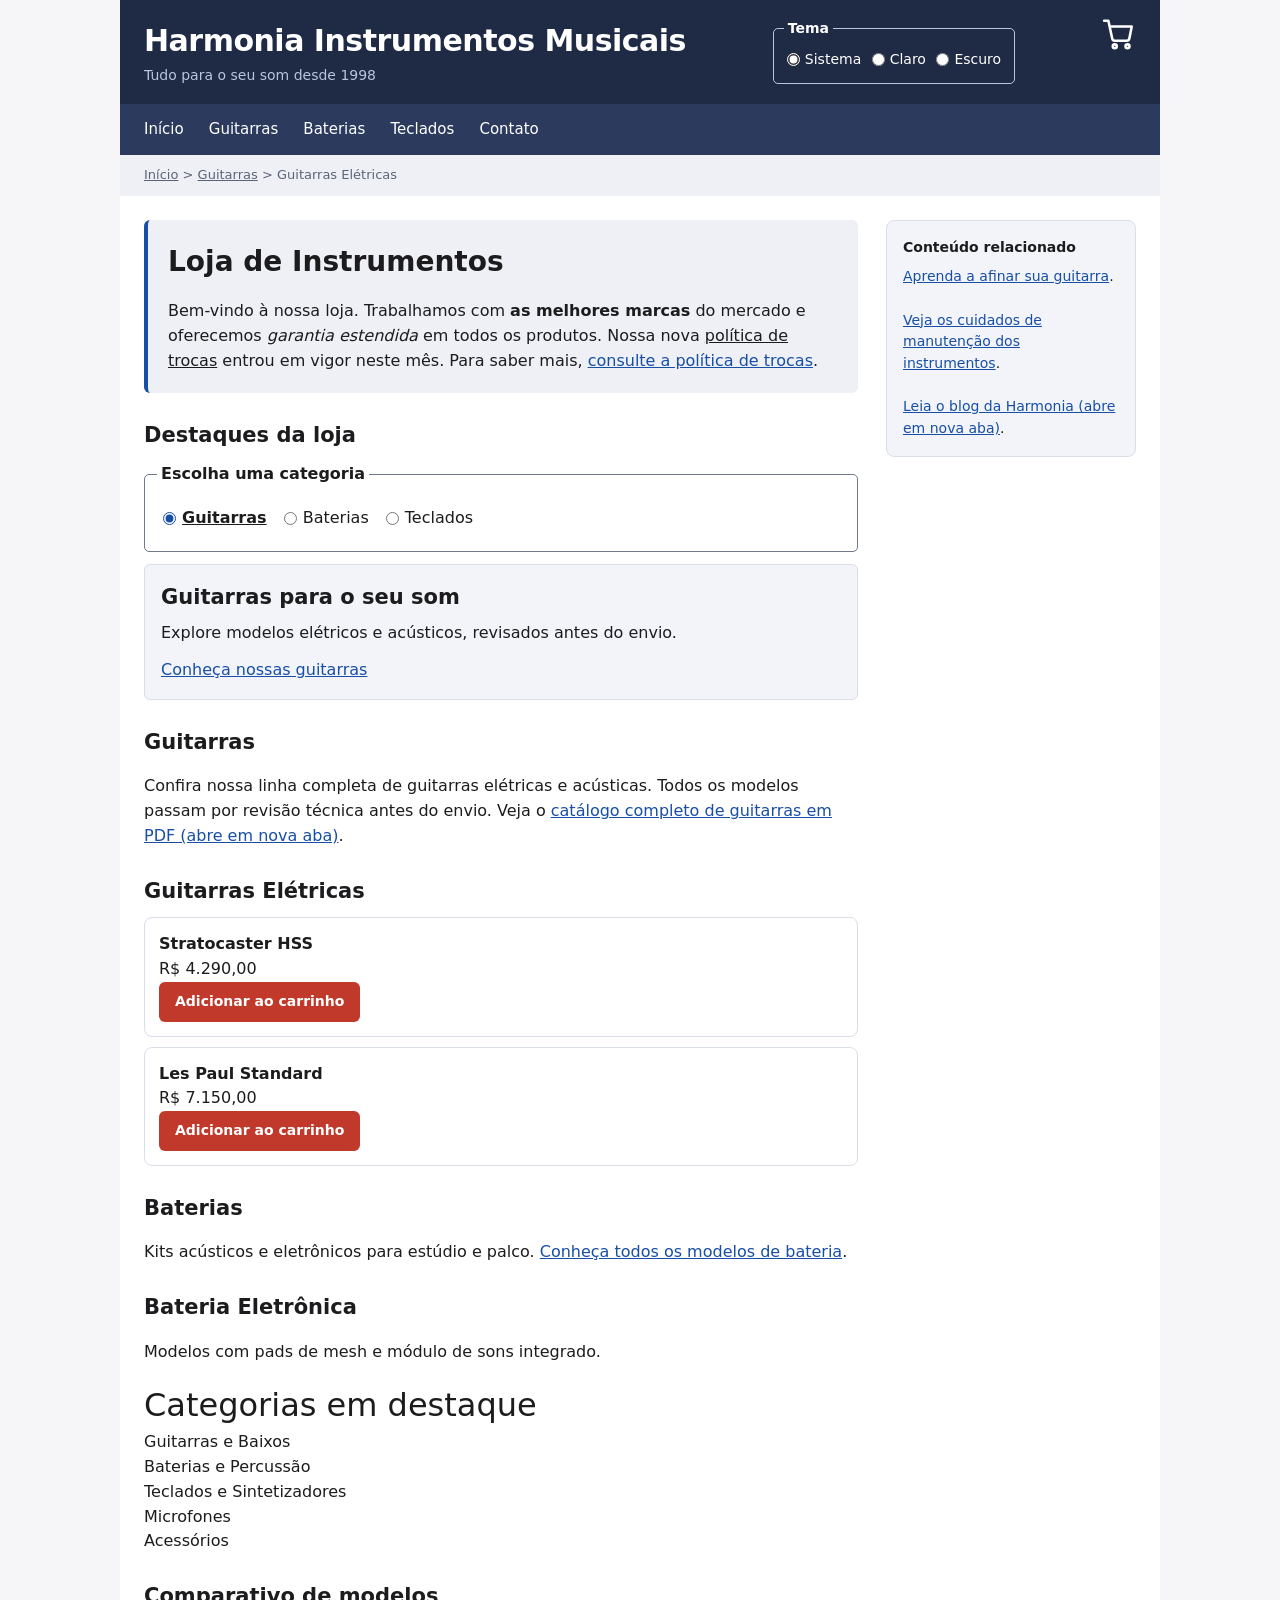
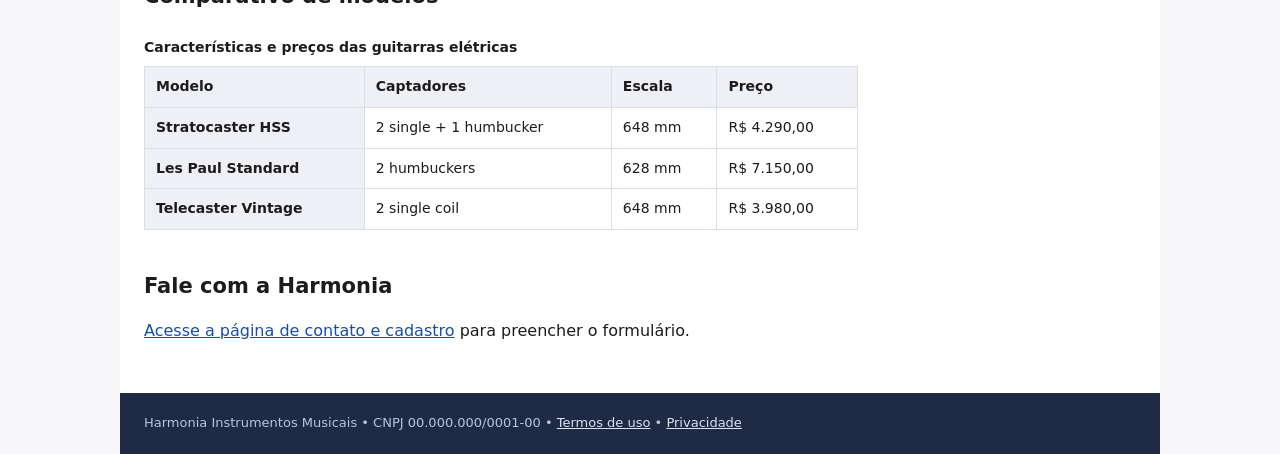
==== commit d42647c4: "feat(forms): Add accessible registration demo on contact page" ====
--- a/index.html
+++ b/index.html
@@ -4,200 +4,7 @@
 <meta charset="utf-8">
 <meta name="viewport" content="width=device-width, initial-scale=1">
 <title>Harmonia Instrumentos Musicais</title>
-<style>
-  :root {
-    color-scheme: light;
-    --fundo: #f6f6f8;
-    --superficie: #fff;
-    --texto: #1c1c1e;
-    --texto-secundario: #5b6478;
-    --fundo-lateral: #f2f4f9;
-    --fundo-suave: #eef0f5;
-    --borda: #d9dee9;
-    --borda-campo: #70798b;
-    --link: #174ea6;
-    --link-visitado: #673b88;
-    --fundo-botao: #c0392b;
-    --texto-botao: #fff;
-    --erro: #c0392b;
-    --fundo-aviso: #fff8e1;
-    --texto-aviso: #1c1c1e;
-    --borda-aviso: #f0dfa8;
-    --foco: #174ea6;
-    --fundo-topo: #1f2a44;
-    --fundo-menu: #2c3a5e;
-    --texto-topo: #fff;
-    --texto-topo-secundario: #b9c4de;
-    --link-rodape: #dbe2f2;
-  }
-
-  @media (prefers-color-scheme: dark) {
-    :root {
-      color-scheme: dark;
-      --fundo: #10141c;
-      --superficie: #191f2b;
-      --texto: #f1f3f7;
-      --texto-secundario: #b9c4d8;
-      --fundo-lateral: #222b3b;
-      --fundo-suave: #273247;
-      --borda: #526078;
-      --borda-campo: #8e9cb4;
-      --link: #9dc1ff;
-      --link-visitado: #d3b5ff;
-      --fundo-botao: #ffac99;
-      --texto-botao: #31110a;
-      --erro: #ffb4a6;
-      --fundo-aviso: #3b321d;
-      --texto-aviso: #fff0bf;
-      --borda-aviso: #9e894f;
-      --foco: #a7c7ff;
-      --fundo-topo: #131c2e;
-      --fundo-menu: #202e49;
-    }
-  }
-
-  /* Escolhas manuais prevalecem sobre a preferência automática do sistema. */
-  :root:has(#tema-claro:checked) {
-    color-scheme: light;
-    --fundo: #f6f6f8;
-    --superficie: #fff;
-    --texto: #1c1c1e;
-    --texto-secundario: #5b6478;
-    --fundo-lateral: #f2f4f9;
-    --fundo-suave: #eef0f5;
-    --borda: #d9dee9;
-    --borda-campo: #70798b;
-    --link: #174ea6;
-    --link-visitado: #673b88;
-    --fundo-botao: #c0392b;
-    --texto-botao: #fff;
-    --erro: #c0392b;
-    --fundo-aviso: #fff8e1;
-    --texto-aviso: #1c1c1e;
-    --borda-aviso: #f0dfa8;
-    --foco: #174ea6;
-    --fundo-topo: #1f2a44;
-    --fundo-menu: #2c3a5e;
-  }
-
-  :root:has(#tema-escuro:checked) {
-    color-scheme: dark;
-    --fundo: #10141c;
-    --superficie: #191f2b;
-    --texto: #f1f3f7;
-    --texto-secundario: #b9c4d8;
-    --fundo-lateral: #222b3b;
-    --fundo-suave: #273247;
-    --borda: #526078;
-    --borda-campo: #8e9cb4;
-    --link: #9dc1ff;
-    --link-visitado: #d3b5ff;
-    --fundo-botao: #ffac99;
-    --texto-botao: #31110a;
-    --erro: #ffb4a6;
-    --fundo-aviso: #3b321d;
-    --texto-aviso: #fff0bf;
-    --borda-aviso: #9e894f;
-    --foco: #a7c7ff;
-    --fundo-topo: #131c2e;
-    --fundo-menu: #202e49;
-  }
-
-  * { box-sizing: border-box; }
-  body { margin:0; font-family: system-ui, "Segoe UI", Arial, sans-serif; color:var(--texto); background:var(--fundo); line-height:1.55; }
-  a { color:var(--link); }
-  a:visited { color:var(--link-visitado); }
-  :focus-visible { outline:3px solid var(--foco); outline-offset:3px; }
-  input { accent-color:var(--link); }
-  .skip-link { position:absolute; top:0; left:24px; z-index:10; transform:translateY(-120%); background:var(--superficie); color:var(--link); padding:10px 14px; border:2px solid currentColor; border-radius:0 0 6px 6px; font-weight:700; }
-  .skip-link:focus { transform:translateY(0); }
-  .wrap { max-width: 1040px; margin: 0 auto; background:var(--superficie); }
-  #topo { display:flex; flex-wrap:wrap; gap:16px; justify-content:space-between; align-items:flex-start; background:var(--fundo-topo); color:var(--texto-topo); padding:18px 24px; }
-  .tema { display:none; margin:0; padding:4px 10px 8px; border-color:var(--texto-topo-secundario); font-size:14px; }
-  .tema label { display:inline-flex; align-items:center; gap:5px; padding:5px 3px; cursor:pointer; }
-  .tema input { margin:0; accent-color:var(--texto-topo); }
-  #topo :focus-visible, #menu :focus-visible, #rodape :focus-visible { outline-color:var(--texto-topo); }
-  @supports selector(:has(*)) { .tema { display:block; } }
-  .titulo-principal { font-size: 30px; font-weight: 800; letter-spacing:-.5px; }
-  .subtitulo { color:var(--texto-topo-secundario); font-size:14px; }
-  #menu { background:var(--fundo-menu); padding:10px 24px; }
-  #menu ul { list-style:none; margin:0; padding:0; }
-  #menu li { display:inline; }
-  #menu a { color:var(--texto-topo); text-decoration:none; margin-right:20px; font-size:15px; display:inline-block; padding:4px 0; }
-  #menu a:hover { text-decoration:underline; }
-  #trilha { padding:10px 24px; font-size:13px; color:var(--texto-secundario); background:var(--fundo-suave); }
-  #trilha a { color:var(--texto-secundario); }
-  #trilha ol { list-style:none; margin:0; padding:0; }
-  #trilha li { display:inline; }
-  #trilha li + li::before { content:" > "; }
-  #miolo { display:flex; gap:28px; padding:24px; align-items:flex-start; }
-  #conteudo { flex:1 1 auto; min-width:0; }
-  .lateral { flex:0 0 250px; background:var(--fundo-lateral); border:1px solid var(--borda); padding:16px; border-radius:8px; font-size:14px; }
-  .titulo-lateral { font-size:14px; margin:0 0 8px; }
-  .links-relacionados { list-style:none; margin:0; padding:0; }
-  .links-relacionados li:not(:last-child) { margin-bottom:1.55em; }
-  .titulo-pagina { font-size:28px; font-weight:800; margin:0 0 6px; }
-  .banner { padding:20px; background:var(--fundo-suave); border-left:4px solid var(--link); border-radius:6px; animation:entrada-banner 650ms ease-out; }
-  .banner p { margin-bottom:0; }
-  @keyframes entrada-banner {
-    from { opacity:0; }
-    to { opacity:1; }
-  }
-  h3, h2, h6 { margin: 26px 0 10px; }
-  h3 { font-size:21px; }
-  h2 { font-size:21px; }
-  h6 { font-size:17px; font-weight:700; }
-  .categorias-titulo { display:block; font-size:32px; font-weight:normal; margin:0; }
-  .lista-categorias { list-style:none; margin:0; padding:0; }
-  .cartao { border:1px solid var(--borda); border-radius:8px; padding:14px; margin:10px 0; transition:transform 200ms ease; }
-  .cartao:hover, .cartao:focus-within { transform:scale(1.015); }
-  .cartao h4 { margin:0; font-size:16px; }
-  .lista-produtos { list-style:none; margin:0; padding:0; }
-  .botao { display:inline-block; background:var(--fundo-botao); color:var(--texto-botao); padding:9px 16px; border:0; border-radius:6px; cursor:pointer; font-family:inherit; font-size:14px; font-weight:600; line-height:1.55; }
-  .botao:hover { text-decoration:underline; }
-  .tabela-rolagem { overflow-x:auto; }
-  table { border-collapse: collapse; width:100%; margin:14px 0; font-size:14px; }
-  caption { font-weight:700; text-align:left; padding-bottom:8px; }
-  td, th { border:1px solid var(--borda); padding:9px 11px; text-align:left; }
-  .cab { background:var(--fundo-suave); font-weight:700; }
-  input[type=text], input[type=email], input[type=tel], input[type=password] { width:100%; padding:9px; color:var(--texto); background:var(--superficie); border:1px solid var(--borda-campo); border-radius:5px; margin-bottom:12px; font-size:14px; }
-  input::placeholder { color:var(--texto-secundario); opacity:1; }
-  .rotulo-campo { display:block; font-weight:600; margin:14px 0 6px; }
-  .erro { color:var(--erro); font-size:13px; margin:-6px 0 12px; }
-  fieldset { border:1px solid var(--borda-campo); border-radius:5px; margin:14px 0; padding:10px 12px; }
-  legend { font-weight:600; padding:0 4px; }
-  .opcao { display:block; }
-  #rodape { background:var(--fundo-topo); color:var(--texto-topo-secundario); padding:20px 24px; font-size:13px; margin-top:10px; }
-  #rodape a { color:var(--link-rodape); }
-  .aviso { background:var(--fundo-aviso); color:var(--texto-aviso); border:1px solid var(--borda-aviso); padding:12px 14px; border-radius:6px; font-size:14px; }
-  .carrossel-controles { display:none; }
-  .carrossel-controles label { display:inline-flex; align-items:center; gap:6px; padding:4px 6px; min-height:44px; cursor:pointer; }
-  .carrossel-controles input { margin:0; }
-  .carrossel-controles input:checked + span { font-weight:700; text-decoration:underline; }
-  .carrossel-slide { padding:16px; background:var(--fundo-lateral); border:1px solid var(--borda); border-radius:6px; }
-  .carrossel-slide h3 { margin:0 0 8px; }
-  .carrossel-slide p { margin:0 0 12px; }
-  /* Em navegadores sem :has(), as categorias continuam disponíveis como uma lista. */
-  @supports selector(:has(*)) {
-    .carrossel-controles { display:block; margin:0 0 12px; }
-    .carrossel-slides { display:grid; }
-    .carrossel-slide { grid-area:1 / 1; opacity:0; visibility:hidden; transition:opacity 400ms ease, visibility 400ms; }
-    .carrossel:has(#destaque-guitarras:checked) #slide-guitarras,
-    .carrossel:has(#destaque-baterias:checked) #slide-baterias,
-    .carrossel:has(#destaque-teclados:checked) #slide-teclados { opacity:1; visibility:visible; }
-  }
-  /* O conteúdo e os controles permanecem disponíveis, sem movimento. */
-  @media (prefers-reduced-motion: reduce) {
-    .banner { animation:none; }
-    .cartao, .carrossel-slide { transition:none; }
-    .cartao:hover, .cartao:focus-within { transform:none; }
-  }
-  @media (max-width: 740px) {
-    #miolo { flex-direction:column; }
-    #conteudo, .lateral { width:100%; }
-    .lateral { flex-basis:auto; }
-  }
-</style>
+<link rel="stylesheet" href="styles.css">
 </head>
 <body>
 
@@ -355,43 +162,10 @@
     </table>
     </section>
 
-    <h2>Fale com um vendedor</h2>
-
-    <div class="aviso">Os campos identificados como “obrigatório” devem ser preenchidos.</div>
-
-    <form action="/enviar" method="post">
-
-      <label class="rotulo-campo" for="nome">Nome completo (obrigatório)</label>
-      <input type="text" id="nome" name="nome" placeholder="Digite seu nome completo" required>
-
-      <label class="rotulo-campo" for="email">E-mail (obrigatório)</label>
-      <input type="email" id="email" name="email" placeholder="nome@exemplo.com" required aria-invalid="true" aria-describedby="erro-email">
-      <div class="erro" id="erro-email">E-mail inválido. Digite um endereço no formato nome@exemplo.com.</div>
-
-      <label class="rotulo-campo" for="telefone">Telefone</label>
-      <input type="tel" id="telefone" name="telefone" placeholder="(00) 00000-0000">
-
-      <label class="rotulo-campo" for="senha">Senha</label>
-      <input type="password" id="senha" name="senha" placeholder="Crie uma senha" minlength="8" aria-invalid="true" aria-describedby="erro-senha">
-      <div class="erro" id="erro-senha">Senha inválida. Digite pelo menos 8 caracteres.</div>
-
-      <fieldset>
-        <legend>Turno preferido para contato (obrigatório)</legend>
-        <div class="opcao"><input type="radio" name="turno" id="manha" value="manha" required> <label for="manha">Manhã</label></div>
-        <div class="opcao"><input type="radio" name="turno" id="tarde" value="tarde"> <label for="tarde">Tarde</label></div>
-        <div class="opcao"><input type="radio" name="turno" id="noite" value="noite"> <label for="noite">Noite</label></div>
-      </fieldset>
-
-      <fieldset>
-        <legend>Assuntos de interesse</legend>
-        <div class="opcao"><input type="checkbox" name="int" id="i1" value="guitarras"> <label for="i1">Guitarras</label></div>
-        <div class="opcao"><input type="checkbox" name="int" id="i2" value="baterias"> <label for="i2">Baterias</label></div>
-        <div class="opcao"><input type="checkbox" name="int" id="i3" value="teclados"> <label for="i3">Teclados</label></div>
-      </fieldset>
-
-      <p><button class="botao" type="submit">Enviar</button></p>
-
-    </form>
+    <section aria-labelledby="contato-titulo">
+      <h2 id="contato-titulo">Fale com a Harmonia</h2>
+      <p><a href="contato.html">Acesse a página de contato e cadastro</a> para preencher o formulário.</p>
+    </section>
 
   </main>
 
--- a/styles.css
+++ b/styles.css
@@ -0,0 +1,222 @@
+:root {
+  color-scheme: light;
+  --fundo: #f6f6f8;
+  --superficie: #fff;
+  --texto: #1c1c1e;
+  --texto-secundario: #5b6478;
+  --fundo-lateral: #f2f4f9;
+  --fundo-suave: #eef0f5;
+  --borda: #d9dee9;
+  --borda-campo: #70798b;
+  --link: #174ea6;
+  --link-visitado: #673b88;
+  --fundo-botao: #c0392b;
+  --texto-botao: #fff;
+  --erro: #c0392b;
+  --fundo-aviso: #fff8e1;
+  --texto-aviso: #1c1c1e;
+  --borda-aviso: #f0dfa8;
+  --foco: #174ea6;
+  --fundo-topo: #1f2a44;
+  --fundo-menu: #2c3a5e;
+  --texto-topo: #fff;
+  --texto-topo-secundario: #b9c4de;
+  --link-rodape: #dbe2f2;
+}
+
+@media (prefers-color-scheme: dark) {
+  :root {
+    color-scheme: dark;
+    --fundo: #10141c;
+    --superficie: #191f2b;
+    --texto: #f1f3f7;
+    --texto-secundario: #b9c4d8;
+    --fundo-lateral: #222b3b;
+    --fundo-suave: #273247;
+    --borda: #526078;
+    --borda-campo: #8e9cb4;
+    --link: #9dc1ff;
+    --link-visitado: #d3b5ff;
+    --fundo-botao: #ffac99;
+    --texto-botao: #31110a;
+    --erro: #ffb4a6;
+    --fundo-aviso: #3b321d;
+    --texto-aviso: #fff0bf;
+    --borda-aviso: #9e894f;
+    --foco: #a7c7ff;
+    --fundo-topo: #131c2e;
+    --fundo-menu: #202e49;
+  }
+}
+
+/* Escolhas manuais prevalecem sobre a preferência automática do sistema. */
+:root:has(#tema-claro:checked) {
+  color-scheme: light;
+  --fundo: #f6f6f8;
+  --superficie: #fff;
+  --texto: #1c1c1e;
+  --texto-secundario: #5b6478;
+  --fundo-lateral: #f2f4f9;
+  --fundo-suave: #eef0f5;
+  --borda: #d9dee9;
+  --borda-campo: #70798b;
+  --link: #174ea6;
+  --link-visitado: #673b88;
+  --fundo-botao: #c0392b;
+  --texto-botao: #fff;
+  --erro: #c0392b;
+  --fundo-aviso: #fff8e1;
+  --texto-aviso: #1c1c1e;
+  --borda-aviso: #f0dfa8;
+  --foco: #174ea6;
+  --fundo-topo: #1f2a44;
+  --fundo-menu: #2c3a5e;
+}
+
+:root:has(#tema-escuro:checked) {
+  color-scheme: dark;
+  --fundo: #10141c;
+  --superficie: #191f2b;
+  --texto: #f1f3f7;
+  --texto-secundario: #b9c4d8;
+  --fundo-lateral: #222b3b;
+  --fundo-suave: #273247;
+  --borda: #526078;
+  --borda-campo: #8e9cb4;
+  --link: #9dc1ff;
+  --link-visitado: #d3b5ff;
+  --fundo-botao: #ffac99;
+  --texto-botao: #31110a;
+  --erro: #ffb4a6;
+  --fundo-aviso: #3b321d;
+  --texto-aviso: #fff0bf;
+  --borda-aviso: #9e894f;
+  --foco: #a7c7ff;
+  --fundo-topo: #131c2e;
+  --fundo-menu: #202e49;
+}
+
+* { box-sizing: border-box; }
+body { margin:0; font-family: system-ui, "Segoe UI", Arial, sans-serif; color:var(--texto); background:var(--fundo); line-height:1.55; }
+a { color:var(--link); }
+a:visited { color:var(--link-visitado); }
+:focus-visible { outline:3px solid var(--foco); outline-offset:3px; }
+input { accent-color:var(--link); }
+.skip-link { position:absolute; top:0; left:24px; z-index:10; transform:translateY(-120%); background:var(--superficie); color:var(--link); padding:10px 14px; border:2px solid currentColor; border-radius:0 0 6px 6px; font-weight:700; }
+.skip-link:focus { transform:translateY(0); }
+.wrap { max-width: 1040px; margin: 0 auto; background:var(--superficie); }
+#topo { display:flex; flex-wrap:wrap; gap:16px; justify-content:space-between; align-items:flex-start; background:var(--fundo-topo); color:var(--texto-topo); padding:18px 24px; }
+.tema { display:none; margin:0; padding:4px 10px 8px; border-color:var(--texto-topo-secundario); font-size:14px; }
+.tema label { display:inline-flex; align-items:center; gap:5px; padding:5px 3px; cursor:pointer; }
+.tema input { margin:0; accent-color:var(--texto-topo); }
+#topo :focus-visible, #menu :focus-visible, #rodape :focus-visible { outline-color:var(--texto-topo); }
+@supports selector(:has(*)) { .tema { display:block; } }
+.titulo-principal { font-size: 30px; font-weight: 800; letter-spacing:-.5px; }
+.subtitulo { color:var(--texto-topo-secundario); font-size:14px; }
+#menu { background:var(--fundo-menu); padding:10px 24px; }
+#menu ul { list-style:none; margin:0; padding:0; }
+#menu li { display:inline; }
+#menu a { color:var(--texto-topo); text-decoration:none; margin-right:20px; font-size:15px; display:inline-block; padding:4px 0; }
+#menu a:hover { text-decoration:underline; }
+#trilha { padding:10px 24px; font-size:13px; color:var(--texto-secundario); background:var(--fundo-suave); }
+#trilha a { color:var(--texto-secundario); }
+#trilha ol { list-style:none; margin:0; padding:0; }
+#trilha li { display:inline; }
+#trilha li + li::before { content:" > "; }
+#miolo { display:flex; gap:28px; padding:24px; align-items:flex-start; }
+#conteudo { flex:1 1 auto; min-width:0; }
+.lateral { flex:0 0 250px; background:var(--fundo-lateral); border:1px solid var(--borda); padding:16px; border-radius:8px; font-size:14px; }
+.titulo-lateral { font-size:14px; margin:0 0 8px; }
+.links-relacionados { list-style:none; margin:0; padding:0; }
+.links-relacionados li:not(:last-child) { margin-bottom:1.55em; }
+.titulo-pagina { font-size:28px; font-weight:800; margin:0 0 6px; }
+.banner { padding:20px; background:var(--fundo-suave); border-left:4px solid var(--link); border-radius:6px; animation:entrada-banner 650ms ease-out; }
+.banner p { margin-bottom:0; }
+@keyframes entrada-banner {
+  from { opacity:0; }
+  to { opacity:1; }
+}
+h3, h2, h6 { margin: 26px 0 10px; }
+h3 { font-size:21px; }
+h2 { font-size:21px; }
+h6 { font-size:17px; font-weight:700; }
+.categorias-titulo { display:block; font-size:32px; font-weight:normal; margin:0; }
+.lista-categorias { list-style:none; margin:0; padding:0; }
+.cartao { border:1px solid var(--borda); border-radius:8px; padding:14px; margin:10px 0; transition:transform 200ms ease; }
+.cartao:hover, .cartao:focus-within { transform:scale(1.015); }
+.cartao h4 { margin:0; font-size:16px; }
+.lista-produtos { list-style:none; margin:0; padding:0; }
+.botao { display:inline-block; background:var(--fundo-botao); color:var(--texto-botao); padding:9px 16px; border:0; border-radius:6px; cursor:pointer; font-family:inherit; font-size:14px; font-weight:600; line-height:1.55; }
+.botao:hover { text-decoration:underline; }
+.tabela-rolagem { overflow-x:auto; }
+table { border-collapse: collapse; width:100%; margin:14px 0; font-size:14px; }
+caption { font-weight:700; text-align:left; padding-bottom:8px; }
+td, th { border:1px solid var(--borda); padding:9px 11px; text-align:left; }
+.cab { background:var(--fundo-suave); font-weight:700; }
+input[type=text], input[type=email], input[type=tel], input[type=password] { width:100%; padding:9px; color:var(--texto); background:var(--superficie); border:1px solid var(--borda-campo); border-radius:5px; margin-bottom:12px; font-size:14px; }
+input::placeholder { color:var(--texto-secundario); opacity:1; }
+.rotulo-campo { display:block; font-weight:600; margin:14px 0 6px; }
+.erro { color:var(--erro); font-size:13px; margin:-6px 0 12px; }
+fieldset { border:1px solid var(--borda-campo); border-radius:5px; margin:14px 0; padding:10px 12px; }
+legend { font-weight:600; padding:0 4px; }
+.opcao { display:block; }
+#rodape { background:var(--fundo-topo); color:var(--texto-topo-secundario); padding:20px 24px; font-size:13px; margin-top:10px; }
+#rodape a { color:var(--link-rodape); }
+.aviso { background:var(--fundo-aviso); color:var(--texto-aviso); border:1px solid var(--borda-aviso); padding:12px 14px; border-radius:6px; font-size:14px; }
+.carrossel-controles { display:none; }
+.carrossel-controles label { display:inline-flex; align-items:center; gap:6px; padding:4px 6px; min-height:44px; cursor:pointer; }
+.carrossel-controles input { margin:0; }
+.carrossel-controles input:checked + span { font-weight:700; text-decoration:underline; }
+.carrossel-slide { padding:16px; background:var(--fundo-lateral); border:1px solid var(--borda); border-radius:6px; }
+.carrossel-slide h3 { margin:0 0 8px; }
+.carrossel-slide p { margin:0 0 12px; }
+/* Em navegadores sem :has(), as categorias continuam disponíveis como uma lista. */
+@supports selector(:has(*)) {
+  .carrossel-controles { display:block; margin:0 0 12px; }
+  .carrossel-slides { display:grid; }
+  .carrossel-slide { grid-area:1 / 1; opacity:0; visibility:hidden; transition:opacity 400ms ease, visibility 400ms; }
+  .carrossel:has(#destaque-guitarras:checked) #slide-guitarras,
+  .carrossel:has(#destaque-baterias:checked) #slide-baterias,
+  .carrossel:has(#destaque-teclados:checked) #slide-teclados { opacity:1; visibility:visible; }
+}
+/* O conteúdo e os controles permanecem disponíveis, sem movimento. */
+@media (prefers-reduced-motion: reduce) {
+  .banner { animation:none; }
+  .cartao, .carrossel-slide { transition:none; }
+  .cartao:hover, .cartao:focus-within { transform:none; }
+}
+@media (max-width: 740px) {
+  #miolo { flex-direction:column; }
+  #conteudo, .lateral { width:100%; }
+  .lateral { flex-basis:auto; }
+}
+
+/* Cadastro: os mesmos temas, com instruções e erros junto a cada campo. */
+.tema-opcao { display:inline-flex; align-items:center; gap:5px; }
+#menu a[aria-current="page"] { text-decoration:underline; font-weight:700; }
+.cadastro fieldset { min-width:0; margin:24px 0; padding:16px 20px; }
+.cadastro .campo { margin-bottom:20px; }
+.cadastro .campo:last-child { margin-bottom:0; }
+.cadastro .rotulo-campo { margin-top:0; }
+.cadastro .instrucao { margin:4px 0 8px; color:var(--texto-secundario); font-size:14px; }
+.cadastro input:not([type=checkbox]):not([type=radio]), .cadastro select { width:100%; min-width:0; min-height:44px; margin:0; padding:9px; color:var(--texto); background:var(--superficie); border:1px solid var(--borda-campo); border-radius:5px; font:inherit; }
+.cadastro .campo input[aria-invalid="true"] { border:2px solid var(--erro); }
+.cadastro .erro { margin:0; font-size:14px; }
+.cadastro .erro:not(:empty) { margin-top:6px; }
+.cadastro .opcao { display:flex; align-items:baseline; gap:8px; }
+.cadastro .opcao input { flex-shrink:0; }
+.cadastro .opcao label { padding:10px 0; cursor:pointer; }
+.cadastro summary { padding:10px 0; cursor:pointer; font-weight:600; }
+.cadastro details p { margin-top:0; }
+.resumo-erros { padding:16px; margin:24px 0; border:2px solid var(--erro); border-radius:6px; }
+.resumo-erros h2 { margin:0 0 8px; }
+.resumo-erros p { margin:0 0 8px; }
+.resumo-erros ul { padding-left:22px; margin:0; }
+.resumo-erros li { margin:8px 0; overflow-wrap:anywhere; }
+.cadastro-status { margin:0; }
+.cadastro-status:not(:empty) { padding:14px; margin-bottom:16px; background:var(--fundo-suave); border:1px solid var(--borda-campo); border-radius:6px; }
+.cadastro .botao { min-height:44px; font-size:16px; }
+.honeypot { position:absolute; width:1px; height:1px; padding:0; overflow:hidden; clip-path:inset(50%); white-space:nowrap; }
+@media (max-width: 420px) {
+  .cadastro fieldset { padding:14px 12px; }
+}
